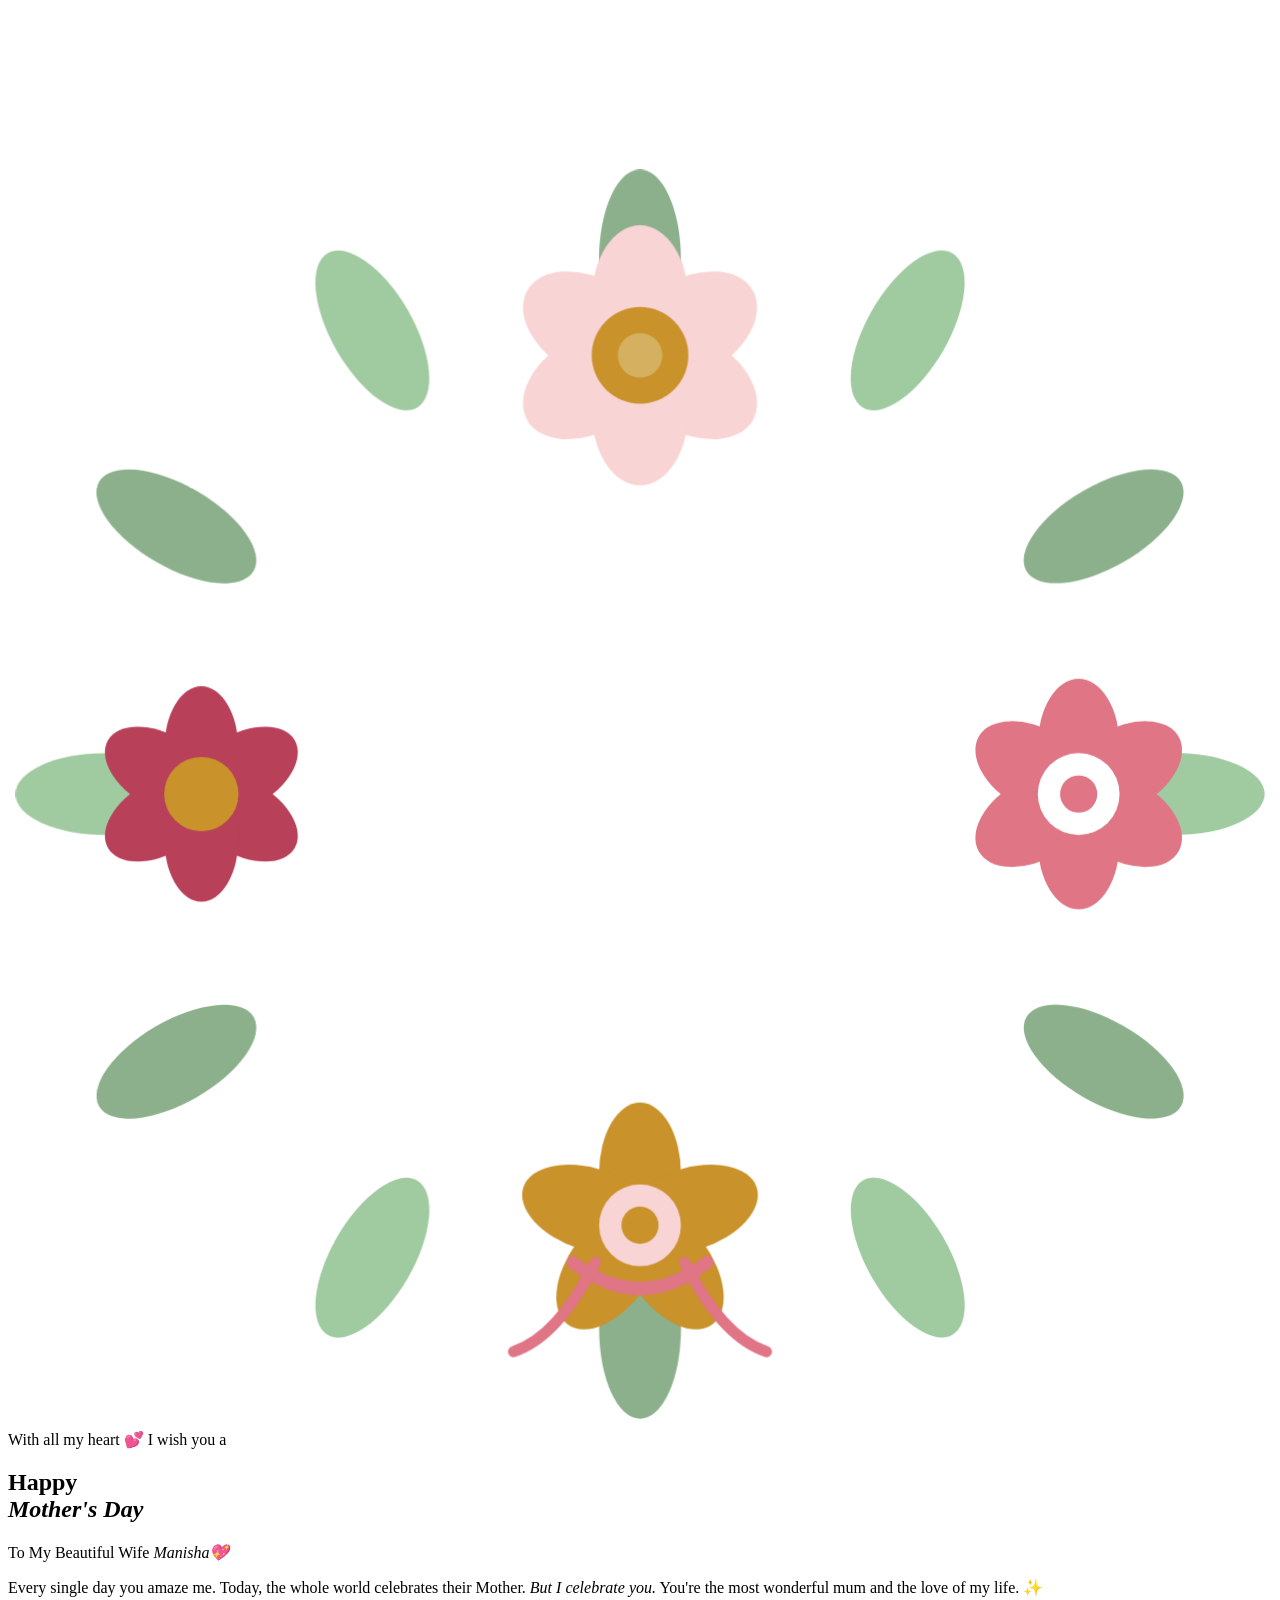
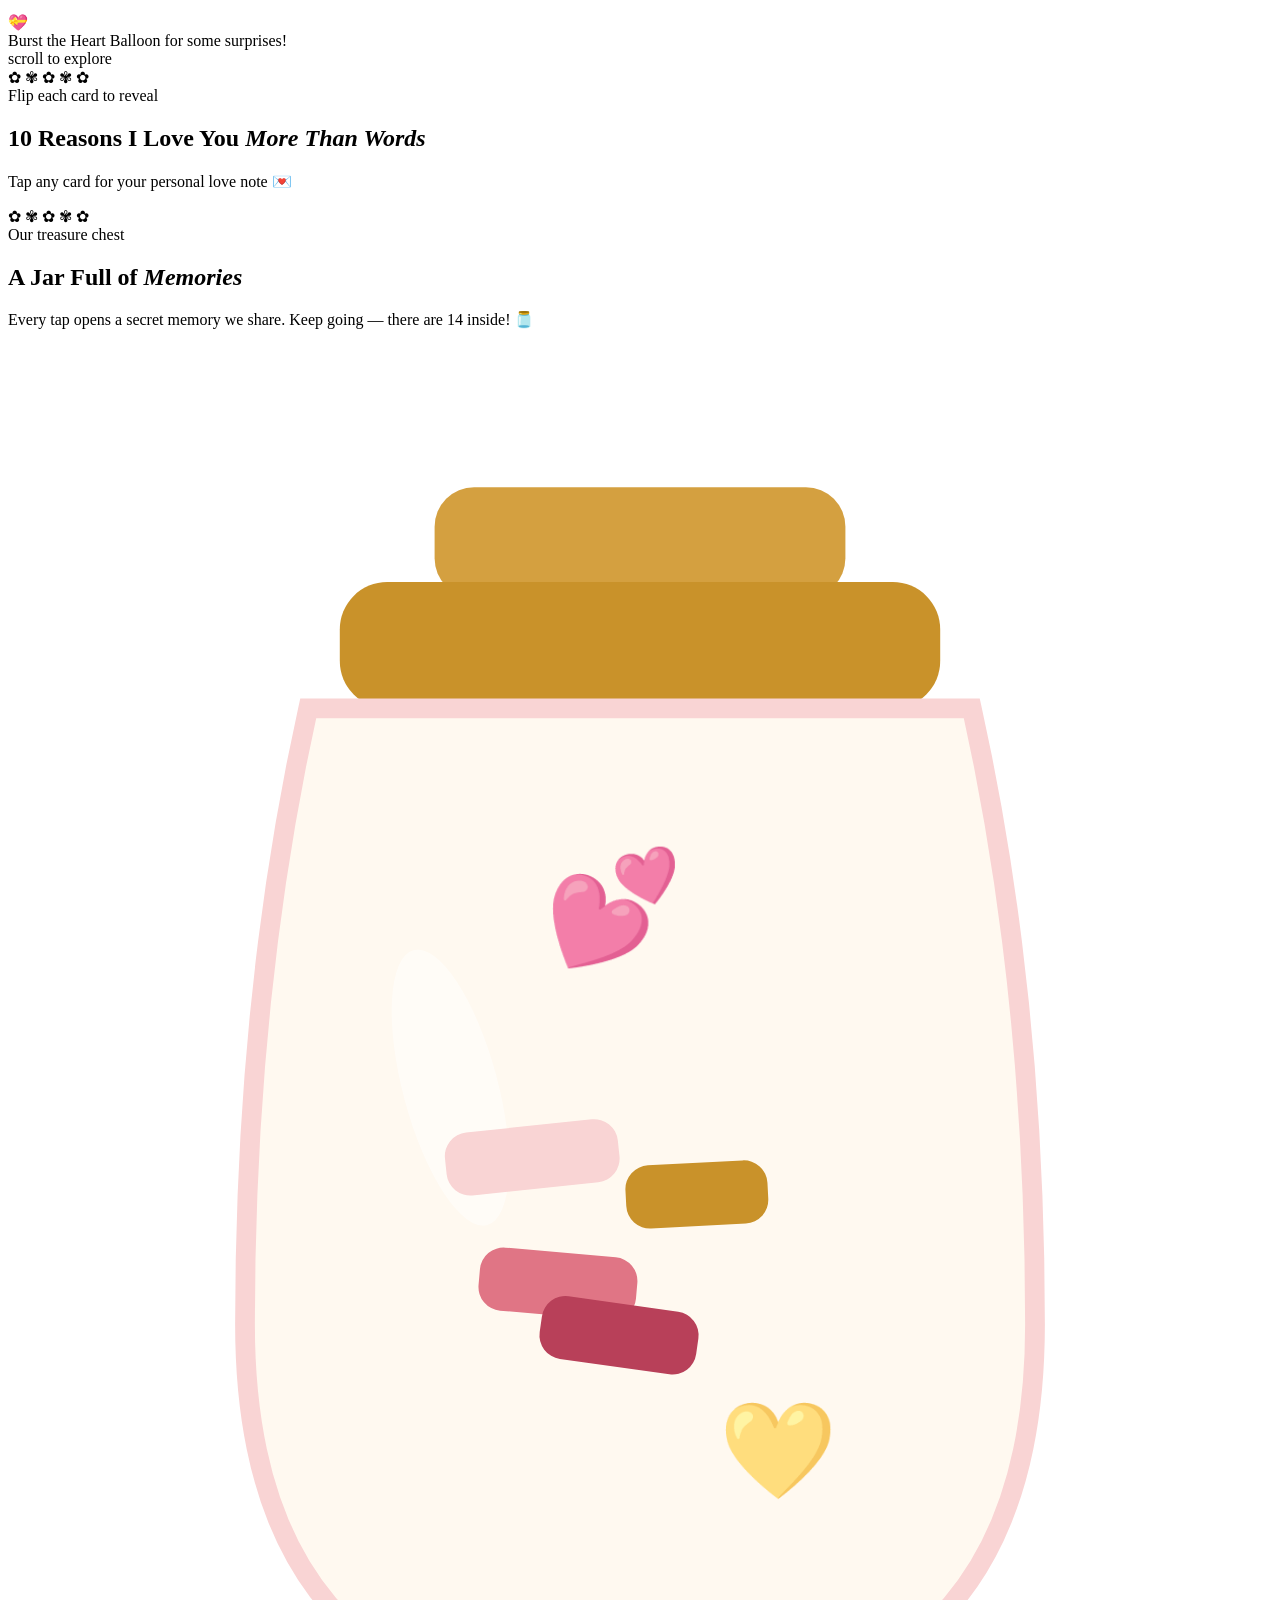
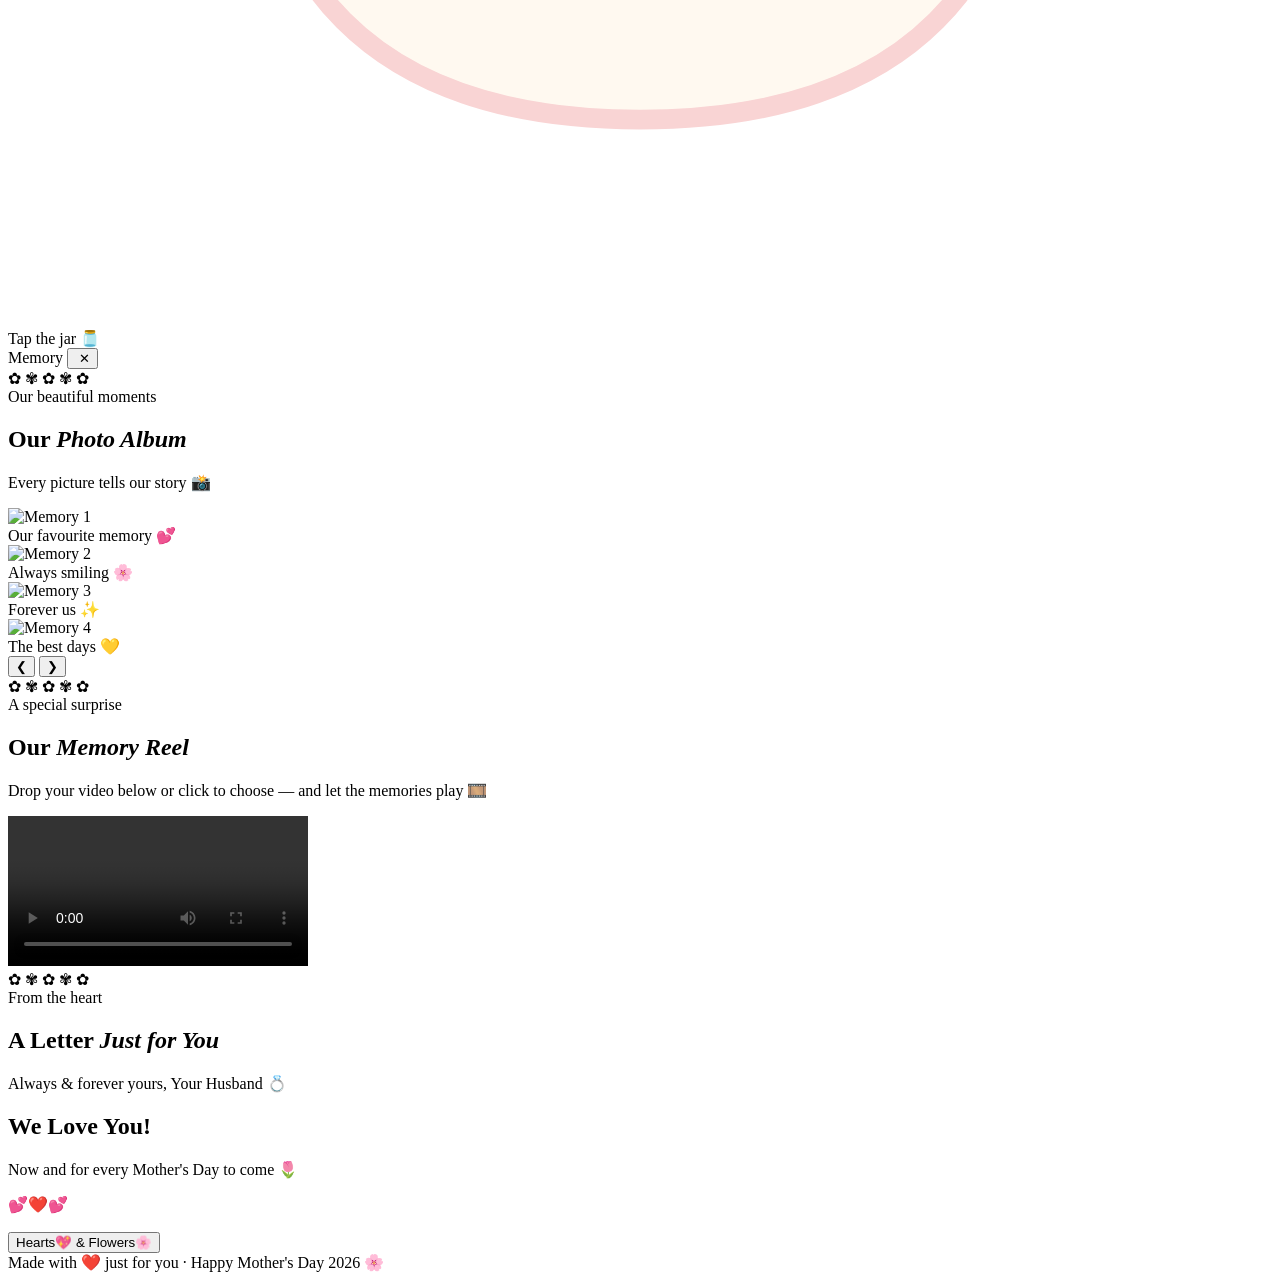
==== index.html @ d8d49f08 "Add files via upload" ====
<!DOCTYPE html>
<html lang="en">

<head>
  <meta charset="UTF-8" />
  <meta name="viewport" content="width=device-width, initial-scale=1.0" />
  <title>Happy Mother's Day 🌸</title>
  <link
    href="https://fonts.googleapis.com/css2?family=Playfair+Display:ital,wght@0,400;0,700;0,900;1,400;1,700&family=Crimson+Pro:ital,wght@0,300;0,400;0,600;1,300;1,400&display=swap"
    rel="stylesheet" />
  <link href="css/style.css" rel="stylesheet" />
  <script src="js/script.js" defer></script>
</head>

<body>

  <canvas id="petals"></canvas>

  <!-- ═══════ HERO ═══════ -->
  <section class="hero">
    <div class="bg-circle bc1"></div>
    <div class="bg-circle bc2"></div>

    <!-- Wreath SVG -->
    <svg class="wreath" viewBox="0 0 340 340" fill="none" xmlns="http://www.w3.org/2000/svg">
      <!-- ring of leaves -->
      <g opacity=".9">
        <ellipse cx="170" cy="26" rx="11" ry="24" fill="#7fa87f" transform="rotate(0 170 170)" />
        <ellipse cx="170" cy="26" rx="11" ry="24" fill="#96c496" transform="rotate(30 170 170)" />
        <ellipse cx="170" cy="26" rx="11" ry="24" fill="#7fa87f" transform="rotate(60 170 170)" />
        <ellipse cx="170" cy="26" rx="11" ry="24" fill="#96c496" transform="rotate(90 170 170)" />
        <ellipse cx="170" cy="26" rx="11" ry="24" fill="#7fa87f" transform="rotate(120 170 170)" />
        <ellipse cx="170" cy="26" rx="11" ry="24" fill="#96c496" transform="rotate(150 170 170)" />
        <ellipse cx="170" cy="26" rx="11" ry="24" fill="#7fa87f" transform="rotate(180 170 170)" />
        <ellipse cx="170" cy="26" rx="11" ry="24" fill="#96c496" transform="rotate(210 170 170)" />
        <ellipse cx="170" cy="26" rx="11" ry="24" fill="#7fa87f" transform="rotate(240 170 170)" />
        <ellipse cx="170" cy="26" rx="11" ry="24" fill="#96c496" transform="rotate(270 170 170)" />
        <ellipse cx="170" cy="26" rx="11" ry="24" fill="#7fa87f" transform="rotate(300 170 170)" />
        <ellipse cx="170" cy="26" rx="11" ry="24" fill="#96c496" transform="rotate(330 170 170)" />
      </g>
      <!-- top rose -->
      <g transform="translate(170,52)">
        <ellipse cx="0" cy="-15" rx="13" ry="20" fill="#f9d4d4" />
        <ellipse cx="0" cy="-15" rx="13" ry="20" fill="#f9d4d4" transform="rotate(60)" />
        <ellipse cx="0" cy="-15" rx="13" ry="20" fill="#f9d4d4" transform="rotate(120)" />
        <ellipse cx="0" cy="-15" rx="13" ry="20" fill="#f9d4d4" transform="rotate(180)" />
        <ellipse cx="0" cy="-15" rx="13" ry="20" fill="#f9d4d4" transform="rotate(240)" />
        <ellipse cx="0" cy="-15" rx="13" ry="20" fill="#f9d4d4" transform="rotate(300)" />
        <circle r="13" fill="#c9922a" />
        <circle r="6" fill="#d4b060" />
      </g>
      <!-- right rose -->
      <g transform="translate(288,170)">
        <ellipse cx="0" cy="-13" rx="11" ry="18" fill="#e07585" />
        <ellipse cx="0" cy="-13" rx="11" ry="18" fill="#e07585" transform="rotate(60)" />
        <ellipse cx="0" cy="-13" rx="11" ry="18" fill="#e07585" transform="rotate(120)" />
        <ellipse cx="0" cy="-13" rx="11" ry="18" fill="#e07585" transform="rotate(180)" />
        <ellipse cx="0" cy="-13" rx="11" ry="18" fill="#e07585" transform="rotate(240)" />
        <ellipse cx="0" cy="-13" rx="11" ry="18" fill="#e07585" transform="rotate(300)" />
        <circle r="11" fill="#fff" />
        <circle r="5" fill="#e07585" />
      </g>
      <!-- bottom gold flower -->
      <g transform="translate(170,286)">
        <ellipse cx="0" cy="-14" rx="11" ry="19" fill="#c9922a" />
        <ellipse cx="0" cy="-14" rx="11" ry="19" fill="#c9922a" transform="rotate(72)" />
        <ellipse cx="0" cy="-14" rx="11" ry="19" fill="#c9922a" transform="rotate(144)" />
        <ellipse cx="0" cy="-14" rx="11" ry="19" fill="#c9922a" transform="rotate(216)" />
        <ellipse cx="0" cy="-14" rx="11" ry="19" fill="#c9922a" transform="rotate(288)" />
        <circle r="11" fill="#f9d4d4" />
        <circle r="5" fill="#c9922a" />
      </g>
      <!-- left deep rose -->
      <g transform="translate(52,170)">
        <ellipse cx="0" cy="-12" rx="10" ry="17" fill="#b84059" />
        <ellipse cx="0" cy="-12" rx="10" ry="17" fill="#b84059" transform="rotate(60)" />
        <ellipse cx="0" cy="-12" rx="10" ry="17" fill="#b84059" transform="rotate(120)" />
        <ellipse cx="0" cy="-12" rx="10" ry="17" fill="#b84059" transform="rotate(180)" />
        <ellipse cx="0" cy="-12" rx="10" ry="17" fill="#b84059" transform="rotate(240)" />
        <ellipse cx="0" cy="-12" rx="10" ry="17" fill="#b84059" transform="rotate(300)" />
        <circle r="10" fill="#c9922a" />
      </g>
      <!-- ribbon -->
      <path d="M152 296 Q170 310 188 296" stroke="#e07585" stroke-width="3.5" fill="none" stroke-linecap="round" />
      <path d="M158 296 Q148 316 136 320" stroke="#e07585" stroke-width="3" fill="none" stroke-linecap="round" />
      <path d="M182 296 Q192 316 204 320" stroke="#e07585" stroke-width="3" fill="none" stroke-linecap="round" />
    </svg>

    <div class="hero-eyebrow">With all my heart 💕 I wish you a</div>
    <h1 class="hero-title">Happy<br /><em>Mother's Day</em></h1>
    <div class="hero-name">To My Beautiful Wife <em class="sec-title">Manisha💖</em></div>
    <p class="hero-sub">Every single day you amaze me. Today, the whole world celebrates their Mother. <em> But I
        celebrate you.</em> You're the most
      wonderful mum and the love of my life. ✨</p>
    <!-- <p class="hero-sub">Click on the below button for some hearts and flowers!</p> -->
    <div class="balloon-btn hero-sub" onclick="launchConfetti(this)">
      <div class="balloon">💝</div>
    </div>
    <div class="balloon-label hero-sub">Burst the Heart Balloon for some surprises!</div>

    <!-- <button class="hero-cta" onclick="launchConfetti(this)">💕🌸✨💛🌷💖🌺🩷</button> -->
    <div class="scroll-nudge">scroll to explore<div class="chevron"></div>
    </div>
  </section>

  <div class="petal-divider">✿ ✾ ✿ ✾ ✿</div>

  <!-- ═══════ FLIP CARDS ═══════ -->
  <section class="section reveal">
    <div class="sec-label">Flip each card to reveal</div>
    <h2 class="sec-title">10 Reasons I Love You <em>More Than Words</em></h2>
    <p class="sec-desc">Tap any card for your personal love note 💌</p>
    <div class="cards-grid" id="cards-grid"></div>
  </section>

  <div class="petal-divider">✿ ✾ ✿ ✾ ✿</div>

  <!-- ═══════ MEMORY JAR ═══════ -->
  <section class="section reveal jar-section">
    <div class="sec-label">Our treasure chest</div>
    <h2 class="sec-title">A Jar Full of <em>Memories</em></h2>
    <p class="sec-desc">Every tap opens a secret memory we share. Keep going — there are 14 inside! 🫙</p>
    <div class="jar-wrap">
      <svg class="jar-svg" id="jar" viewBox="0 0 160 200" xmlns="http://www.w3.org/2000/svg" onclick="openMemory()">
        <rect x="54" y="18" width="52" height="14" rx="5" fill="#d4a040" />
        <rect x="42" y="30" width="76" height="16" rx="6" fill="#c9922a" />
        <path d="M38 46 Q30 82 30 124 Q30 174 80 174 Q130 174 130 124 Q130 82 122 46Z" fill="#fff9f0" stroke="#f9d4d4"
          stroke-width="2.5" />
        <ellipse cx="56" cy="94" rx="6" ry="18" fill="rgba(255,255,255,.5)" transform="rotate(-15 56 94)" />
        <rect x="55" y="100" width="22" height="8" rx="3" fill="#f9d4d4" transform="rotate(-6 55 100)" />
        <rect x="60" y="114" width="20" height="8" rx="3" fill="#e07585" transform="rotate(5 60 114)" />
        <rect x="78" y="104" width="18" height="8" rx="3" fill="#c9922a" transform="rotate(-3 78 104)" />
        <rect x="68" y="120" width="20" height="8" rx="3" fill="#b84059" transform="rotate(8 68 120)" />
        <text x="68" y="76" font-size="14" opacity=".75">💕</text>
        <text x="90" y="144" font-size="12" opacity=".6">💛</text>
      </svg>
      <span class="jar-lbl">Tap the jar 🫙</span>
    </div>
  </section>

  <!-- Memory popup -->
  <div class="popup-overlay" id="popup" onclick="closePopup(event)">
    <div class="popup-card" id="back-img">
      <span class="p-num" id="p-num">Memory</span>
      <button class="popup-close" onclick="closePopup({force:true})">&nbsp;✕</button>
      <!-- <div class="p-emoji" id="p-emoji">💕</div>
      <p class="p-text" id="p-text">Loading…</p> -->
    </div>
  </div>

  <div class="petal-divider">✿ ✾ ✿ ✾ ✿</div>

  <!-- Add this HTML where you want the carousel -->
  <div class="carousel-section section reveal">
    <div class="sec-label">Our beautiful moments</div>
    <h2 class="sec-title">Our <em>Photo Album</em></h2>
    <p class="sec-desc">Every picture tells our story 📸</p>

    <div class="carousel">
      <div class="carousel-track" id="carousel-track">
        <div class="carousel-slide">
          <img src="photo1.jpg" alt="Memory 1" />
          <div class="slide-caption">Our favourite memory 💕</div>
        </div>
        <div class="carousel-slide">
          <img src="photo2.jpg" alt="Memory 2" />
          <div class="slide-caption">Always smiling 🌸</div>
        </div>
        <div class="carousel-slide">
          <img src="photo3.jpg" alt="Memory 3" />
          <div class="slide-caption">Forever us ✨</div>
        </div>
        <div class="carousel-slide">
          <img src="photo4.jpg" alt="Memory 4" />
          <div class="slide-caption">The best days 💛</div>
        </div>
      </div>

      <!-- Arrows -->
      <button class="car-btn car-prev" onclick="moveCarousel(-1)">&#10094;</button>
      <button class="car-btn car-next" onclick="moveCarousel(1)">&#10095;</button>

      <!-- Dots -->
      <div class="car-dots" id="car-dots"></div>
    </div>
  </div>

  <div class="petal-divider">✿ ✾ ✿ ✾ ✿</div>


  <!-- ═══════ VIDEO ═══════ -->
  <section class="section reveal">
    <div class="sec-label">A special surprise</div>
    <h2 class="sec-title">Our <em>Memory Reel</em></h2>
    <p class="sec-desc">Drop your video below or click to choose — and let the memories play 🎞️</p>

    <div class="video-shell has-video" id="video-shell" ondragover="onDragOver(event)" ondragleave="onDragLeave(event)"
      ondrop="onDrop(event)">
      <div class="video-player-wrap" id="vid-player">
        <video id="mem-video" controls src="files/memory.MOV"></video>
      </div>
    </div>
  </section>

  <div class="petal-divider">✿ ✾ ✿ ✾ ✿</div>

  <!-- ═══════ LETTER ═══════ -->
  <section class="section reveal">
    <div class="sec-label">From the heart</div>
    <h2 class="sec-title">A Letter <em>Just for You</em></h2>
    <div class="letter-box">
      <p class="letter-text" id="letter-text"></p>
      <div class="letter-sig">
        <span>Always &amp; forever yours,</span>
        Your Husband 💍
      </div>
    </div>
  </section>

  <!-- ═══════ FINALE ═══════ -->
  <div class="finale reveal">
    <h2 class="finale-title">We Love You!</h2>
    <p class="finale-sub">Now and for every Mother's Day to come 🌷</p>
    <div class="finale-hearts"><span>💕</span><span>❤️</span><span>💕</span></div>
    <br />
    <button class="big-btn" onclick="launchConfetti(this)">Hearts💖 &amp; Flowers🌸</button>
  </div>

  <footer>Made with ❤️ just for you · Happy Mother's Day 2026 🌸</footer>


</body>

</html>
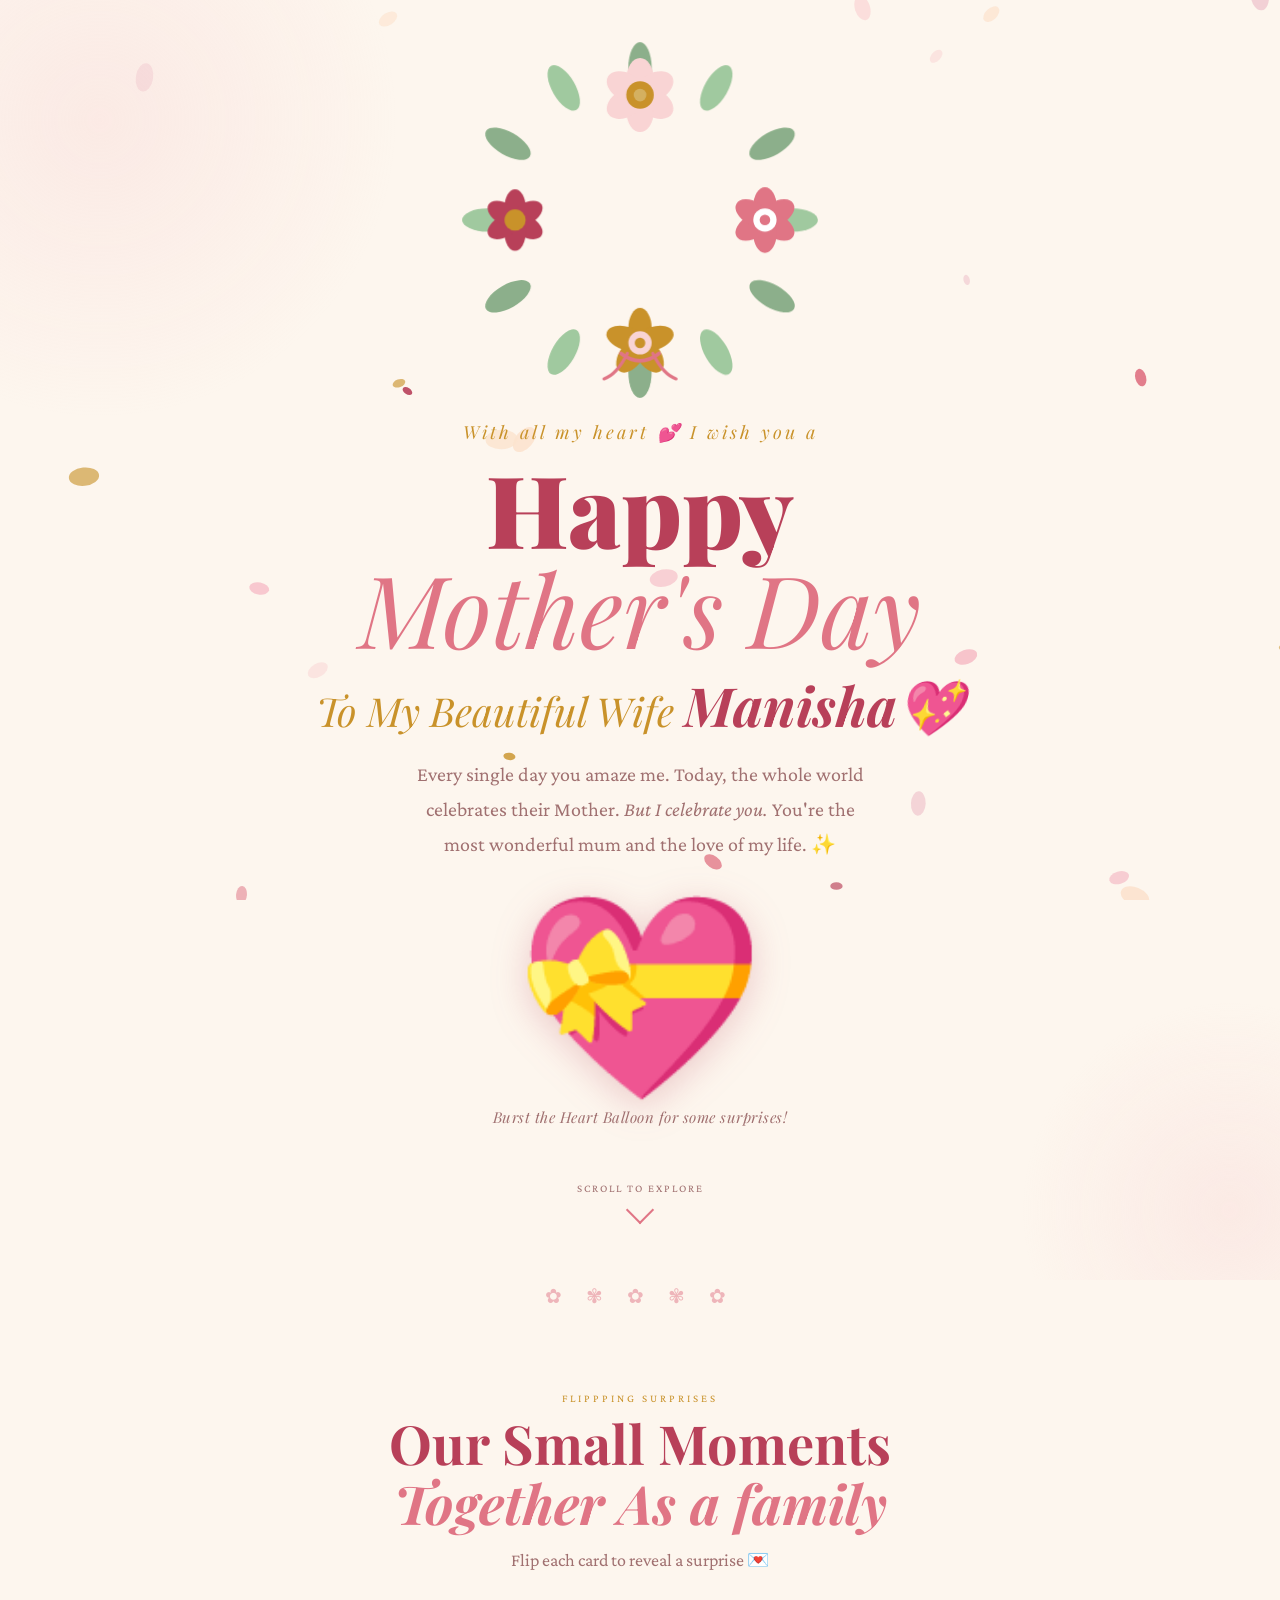
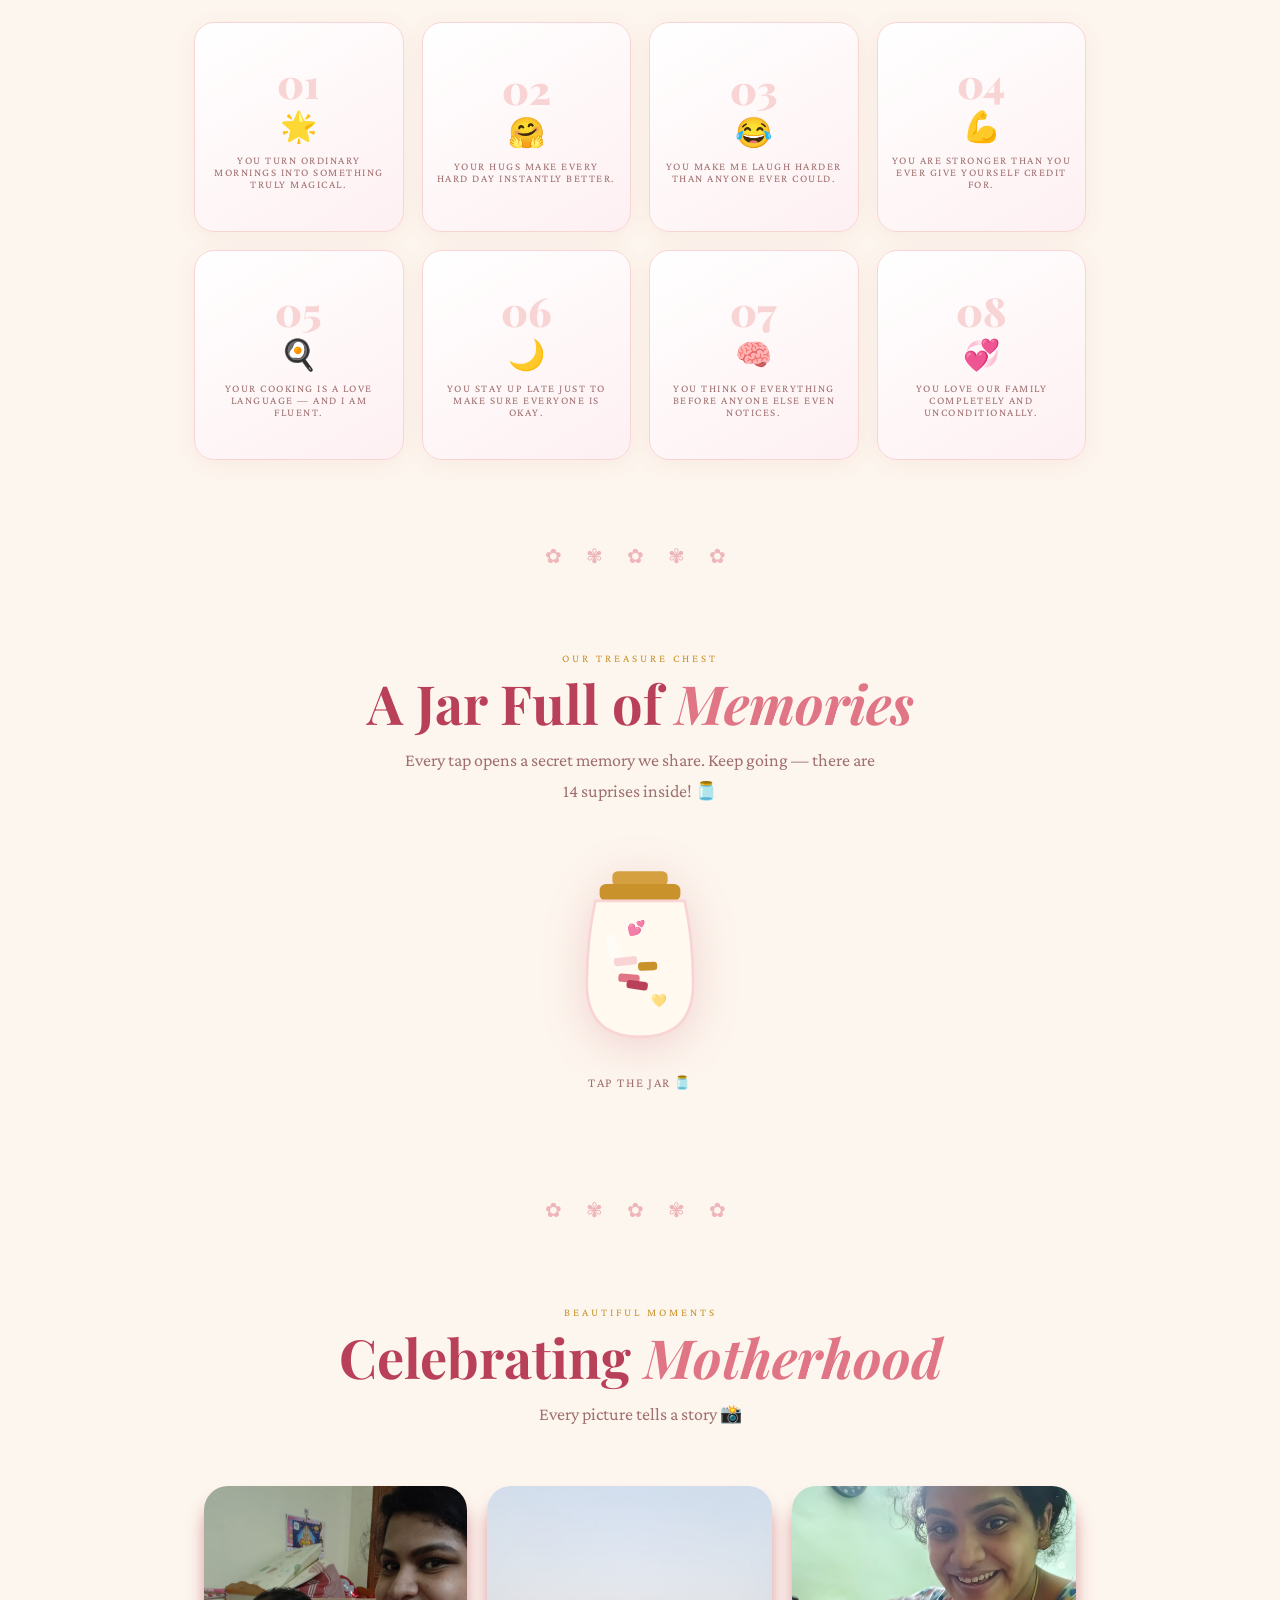
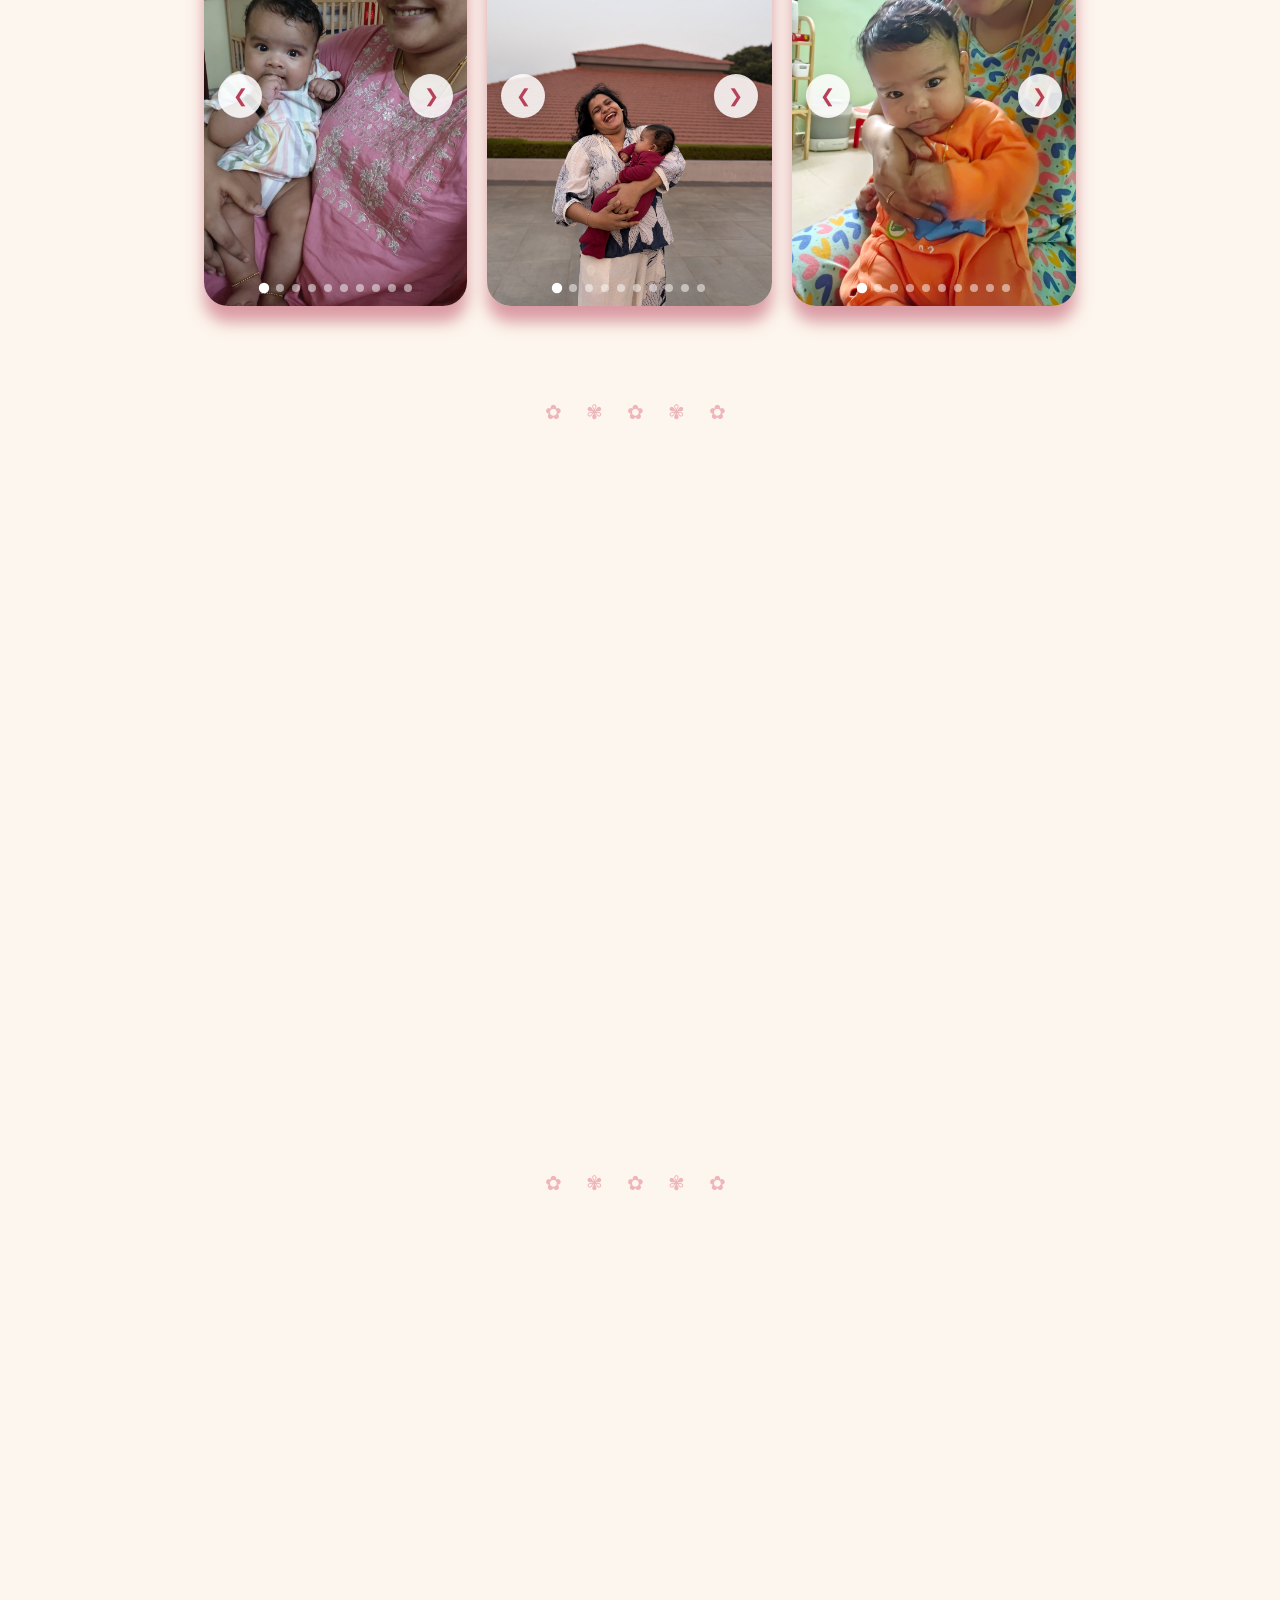
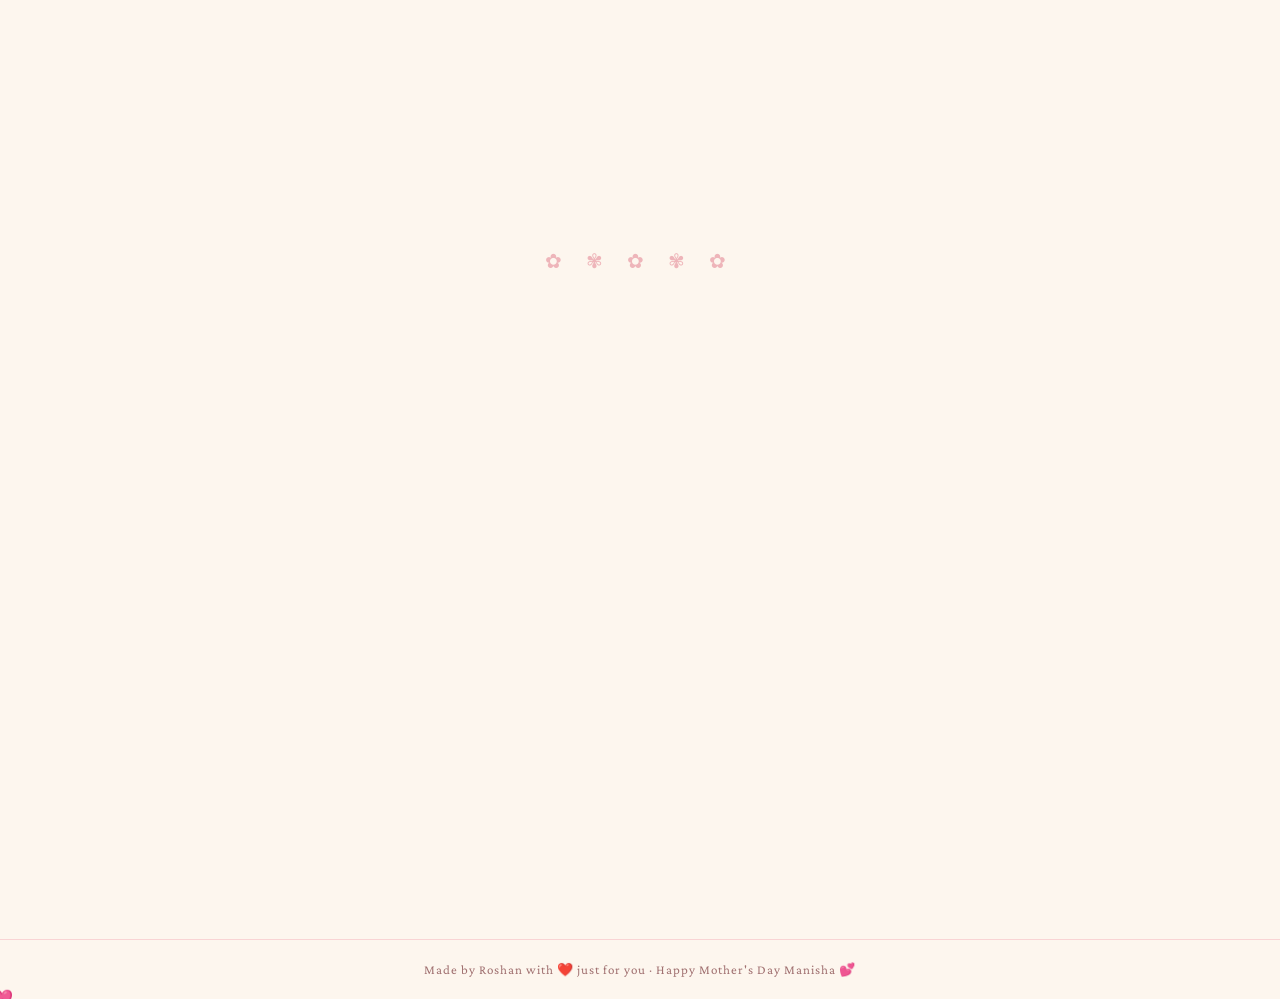
==== commit fb69018f: "Commit 2" ====
--- a/index.html
+++ b/index.html
@@ -107,9 +107,9 @@
 
   <!-- ═══════ FLIP CARDS ═══════ -->
   <section class="section reveal">
-    <div class="sec-label">Flip each card to reveal</div>
-    <h2 class="sec-title">10 Reasons I Love You <em>More Than Words</em></h2>
-    <p class="sec-desc">Tap any card for your personal love note 💌</p>
+    <div class="sec-label">Flippping Surprises</div>
+    <h2 class="sec-title">Our Small Moments <br /> <em>Together As a family</em></h2>
+    <p class="sec-desc">Flip each card to reveal a surprise 💌</p>
     <div class="cards-grid" id="cards-grid"></div>
   </section>
 
@@ -119,7 +119,7 @@
   <section class="section reveal jar-section">
     <div class="sec-label">Our treasure chest</div>
     <h2 class="sec-title">A Jar Full of <em>Memories</em></h2>
-    <p class="sec-desc">Every tap opens a secret memory we share. Keep going — there are 14 inside! 🫙</p>
+    <p class="sec-desc">Every tap opens a secret memory we share. Keep going — there are 14 suprises inside! 🫙</p>
     <div class="jar-wrap">
       <svg class="jar-svg" id="jar" viewBox="0 0 160 200" xmlns="http://www.w3.org/2000/svg" onclick="openMemory()">
         <rect x="54" y="18" width="52" height="14" rx="5" fill="#d4a040" />
@@ -150,49 +150,150 @@
 
   <div class="petal-divider">✿ ✾ ✿ ✾ ✿</div>
 
-  <!-- Add this HTML where you want the carousel -->
+  <!-- ═══════ Carousel ═══════ -->
   <div class="carousel-section section reveal">
-    <div class="sec-label">Our beautiful moments</div>
-    <h2 class="sec-title">Our <em>Photo Album</em></h2>
-    <p class="sec-desc">Every picture tells our story 📸</p>
-
-    <div class="carousel">
-      <div class="carousel-track" id="carousel-track">
-        <div class="carousel-slide">
-          <img src="photo1.jpg" alt="Memory 1" />
-          <div class="slide-caption">Our favourite memory 💕</div>
+    <div class="sec-label">Beautiful moments</div>
+    <h2 class="sec-title">Celebrating <em>Motherhood</em></h2>
+    <p class="sec-desc">Every picture tells a story 📸</p>
+
+    <div class="carousel-group">
+
+      <div class="carousel">
+        <div class="carousel-track" id="carousel-track1">
+          <div class="carousel-slide">
+            <img src="files/them/1 (1).jpg" alt="Memory 1" />
+          </div>
+          <div class="carousel-slide">
+            <img src="files/them/1 (2).jpg" alt="Memory 2" />
+          </div>
+          <div class="carousel-slide">
+            <img src="files/them/1 (3).jpg" alt="Memory 3" />
+          </div>
+          <div class="carousel-slide">
+            <img src="files/them/1 (4).jpg" alt="Memory 4" />
+          </div>
+          <div class="carousel-slide">
+            <img src="files/them/1 (5).jpg" alt="Memory 5" />
+          </div>
+          <div class="carousel-slide">
+            <img src="files/them/1 (6).jpg" alt="Memory 6" />
+          </div>
+          <div class="carousel-slide">
+            <img src="files/them/1 (7).jpg" alt="Memory 7" />
+          </div>
+          <div class="carousel-slide">
+            <img src="files/them/1 (8).jpg" alt="Memory 8" />
+          </div>
+          <div class="carousel-slide">
+            <img src="files/them/1 (9).jpg" alt="Memory 9" />
+          </div>
+          <div class="carousel-slide">
+            <img src="files/them/1 (10).jpg" alt="Memory 10" />
+          </div>
         </div>
-        <div class="carousel-slide">
-          <img src="photo2.jpg" alt="Memory 2" />
-          <div class="slide-caption">Always smiling 🌸</div>
+
+        <!-- Arrows -->
+        <button class="car-btn car-prev" onclick="moveCarousel1(-1)">&#10094;</button>
+        <button class="car-btn car-next" onclick="moveCarousel1(1)">&#10095;</button>
+
+        <!-- Dots -->
+        <div class="car-dots" id="car-dots1"></div>
+      </div>
+
+      <div class="carousel">
+        <div class="carousel-track" id="carousel-track2">
+          <div class="carousel-slide">
+            <img src="files/them/1 (11).jpg" alt="Memory 1" />
+          </div>
+          <div class="carousel-slide">
+            <img src="files/them/1 (12).jpg" alt="Memory 2" />
+          </div>
+          <div class="carousel-slide">
+            <img src="files/them/1 (13).jpg" alt="Memory 3" />
+          </div>
+          <div class="carousel-slide">
+            <img src="files/them/1 (14).jpg" alt="Memory 4" />
+          </div>
+          <div class="carousel-slide">
+            <img src="files/them/1 (15).jpg" alt="Memory 5" />
+          </div>
+          <div class="carousel-slide">
+            <img src="files/them/1 (16).jpg" alt="Memory 6" />
+          </div>
+          <div class="carousel-slide">
+            <img src="files/them/1 (17).jpg" alt="Memory 7" />
+          </div>
+          <div class="carousel-slide">
+            <img src="files/them/1 (18).jpg" alt="Memory 8" />
+          </div>
+          <div class="carousel-slide">
+            <img src="files/them/1 (19).jpg" alt="Memory 9" />
+          </div>
+          <div class="carousel-slide">
+            <img src="files/them/1 (20).jpg" alt="Memory 10" />
+          </div>
         </div>
-        <div class="carousel-slide">
-          <img src="photo3.jpg" alt="Memory 3" />
-          <div class="slide-caption">Forever us ✨</div>
+
+        <!-- Arrows -->
+        <button class="car-btn car-prev" onclick="moveCarousel2(-1)">&#10094;</button>
+        <button class="car-btn car-next" onclick="moveCarousel2(1)">&#10095;</button>
+
+        <!-- Dots -->
+        <div class="car-dots" id="car-dots2"></div>
+      </div>
+
+      <div class="carousel">
+        <div class="carousel-track" id="carousel-track3">
+          <div class="carousel-slide">
+            <img src="files/them/1 (21).jpg" alt="Memory 1" />
+          </div>
+          <div class="carousel-slide">
+            <img src="files/them/1 (22).jpg" alt="Memory 2" />
+          </div>
+          <div class="carousel-slide">
+            <img src="files/them/1 (23).jpg" alt="Memory 3" />
+          </div>
+          <div class="carousel-slide">
+            <img src="files/them/1 (24).jpg" alt="Memory 4" />
+          </div>
+          <div class="carousel-slide">
+            <img src="files/them/1 (25).jpg" alt="Memory 5" />
+          </div>
+          <div class="carousel-slide">
+            <img src="files/them/1 (26).jpg" alt="Memory 6" />
+          </div>
+          <div class="carousel-slide">
+            <img src="files/them/1 (27).jpg" alt="Memory 7" />
+          </div>
+          <div class="carousel-slide">
+            <img src="files/them/1 (28).jpg" alt="Memory 8" />
+          </div>
+          <div class="carousel-slide">
+            <img src="files/them/1 (29).jpg" alt="Memory 9" />
+          </div>
+          <div class="carousel-slide">
+            <img src="files/them/1 (30).jpg" alt="Memory 10" />
+          </div>
         </div>
-        <div class="carousel-slide">
-          <img src="photo4.jpg" alt="Memory 4" />
-          <div class="slide-caption">The best days 💛</div>
-        </div>
-      </div>
-
-      <!-- Arrows -->
-      <button class="car-btn car-prev" onclick="moveCarousel(-1)">&#10094;</button>
-      <button class="car-btn car-next" onclick="moveCarousel(1)">&#10095;</button>
-
-      <!-- Dots -->
-      <div class="car-dots" id="car-dots"></div>
-    </div>
+
+        <!-- Arrows -->
+        <button class="car-btn car-prev" onclick="moveCarousel3(-1)">&#10094;</button>
+        <button class="car-btn car-next" onclick="moveCarousel3(1)">&#10095;</button>
+
+        <!-- Dots -->
+        <div class="car-dots" id="car-dots3"></div>
+      </div>
+    </div>
+
   </div>
 
   <div class="petal-divider">✿ ✾ ✿ ✾ ✿</div>
-
 
   <!-- ═══════ VIDEO ═══════ -->
   <section class="section reveal">
     <div class="sec-label">A special surprise</div>
-    <h2 class="sec-title">Our <em>Memory Reel</em></h2>
-    <p class="sec-desc">Drop your video below or click to choose — and let the memories play 🎞️</p>
+    <h2 class="sec-title">Cutest Memories <em>Altogether</em></h2>
+    <p class="sec-desc">Special Moments playback 🎞️</p>
 
     <div class="video-shell has-video" id="video-shell" ondragover="onDragOver(event)" ondragleave="onDragLeave(event)"
       ondrop="onDrop(event)">
@@ -206,27 +307,31 @@
 
   <!-- ═══════ LETTER ═══════ -->
   <section class="section reveal">
-    <div class="sec-label">From the heart</div>
+    <div class="sec-label">From Our heart</div>
     <h2 class="sec-title">A Letter <em>Just for You</em></h2>
     <div class="letter-box">
       <p class="letter-text" id="letter-text"></p>
-      <div class="letter-sig">
+      <div class="letter-sig letter-text">
         <span>Always &amp; forever yours,</span>
-        Your Husband 💍
-      </div>
-    </div>
-  </section>
-
+        Roshan💍 &amp; Nila 💖
+      </div>
+    </div>
+  </section>
+
+  <div class="petal-divider">✿ ✾ ✿ ✾ ✿</div>
   <!-- ═══════ FINALE ═══════ -->
   <div class="finale reveal">
-    <h2 class="finale-title">We Love You!</h2>
-    <p class="finale-sub">Now and for every Mother's Day to come 🌷</p>
+    <div class="sec-label">From Roshan💍 &amp; Nila 💖</div>
+    <h2 class="finale-title">We Love You! 🌷</h2>
+    <p class="finale-sub">Click the below image for some more Hearts💖 &amp; Flowers🌸</p>
+    <button class="big-btn confetti-btn" onclick="launchConfetti(this)"></button>
     <div class="finale-hearts"><span>💕</span><span>❤️</span><span>💕</span></div>
-    <br />
-    <button class="big-btn" onclick="launchConfetti(this)">Hearts💖 &amp; Flowers🌸</button>
+
   </div>
 
-  <footer>Made with ❤️ just for you · Happy Mother's Day 2026 🌸</footer>
+
+
+  <footer>Made by Roshan with ❤️ just for you · Happy Mother's Day Manisha 💕</footer>
 
 
 </body>
--- a/css/style.css
+++ b/css/style.css
@@ -0,0 +1,1170 @@
+*,
+*::before,
+*::after {
+    box-sizing: border-box;
+    margin: 0;
+    padding: 0
+}
+
+:root {
+    --cream: #fdf6ee;
+    --blush: #f9d4d4;
+    --rose: #e07585;
+    --deep: #b84059;
+    --gold: #c9922a;
+    --sage: #7fa87f;
+    --text: #3a2020;
+    --muted: #a07070;
+}
+
+html {
+    scroll-behavior: smooth
+}
+
+body {
+    font-family: 'Crimson Pro', serif;
+    background: var(--cream);
+    color: var(--text);
+    overflow-x: hidden
+}
+
+::-webkit-scrollbar {
+    width: 6px
+}
+
+::-webkit-scrollbar-track {
+    background: var(--cream)
+}
+
+::-webkit-scrollbar-thumb {
+    background: var(--blush);
+    border-radius: 3px
+}
+
+/* CANVAS */
+#petals {
+    position: fixed;
+    inset: 0;
+    pointer-events: none;
+    z-index: 0
+}
+
+/* ── HERO ── */
+.hero {
+    position: relative;
+    min-height: 100vh;
+    display: flex;
+    flex-direction: column;
+    align-items: center;
+    justify-content: center;
+    text-align: center;
+    padding: 40px 24px 60px;
+    z-index: 1;
+    overflow: hidden;
+}
+
+.bg-circle {
+    position: absolute;
+    border-radius: 50%;
+    pointer-events: none;
+    background: radial-gradient(circle, var(--blush) 0%, transparent 70%);
+    opacity: .35;
+}
+
+.bc1 {
+    width: 600px;
+    height: 600px;
+    top: -180px;
+    left: -200px
+}
+
+.bc2 {
+    width: 420px;
+    height: 420px;
+    bottom: -140px;
+    right: -160px
+}
+
+.wreath {
+    width: clamp(220px, 40vw, 360px);
+    margin-bottom: 20px;
+    animation: float 5s ease-in-out infinite;
+    opacity: 0;
+    animation: float 5s ease-in-out infinite, fadeUp .9s ease .1s forwards;
+}
+
+@keyframes float {
+
+    0%,
+    100% {
+        transform: translateY(0) rotate(-1deg)
+    }
+
+    50% {
+        transform: translateY(-14px) rotate(1deg)
+    }
+}
+
+.hero-eyebrow {
+    font-family: 'Playfair Display', serif;
+    font-style: italic;
+    font-size: 18px;
+    color: var(--gold);
+    letter-spacing: 3px;
+    margin-bottom: 14px;
+    opacity: 0;
+    animation: fadeUp .9s ease .35s forwards;
+}
+
+.hero-title {
+    font-family: 'Playfair Display', serif;
+    font-size: clamp(50px, 10vw, 100px);
+    font-weight: 900;
+    line-height: 1;
+    color: var(--deep);
+    opacity: 0;
+    animation: fadeUp .9s ease .6s forwards;
+}
+
+.hero-title em {
+    display: block;
+    font-style: italic;
+    font-weight: 400;
+    color: var(--rose)
+}
+
+.hero-name {
+    margin-top: 18px;
+    font-family: 'Playfair Display', serif;
+    font-style: italic;
+    font-size: clamp(22px, 4vw, 40px);
+    color: var(--gold);
+    opacity: 0;
+    animation: fadeUp .9s ease .85s forwards;
+}
+
+.hero-sub {
+    margin-top: 20px;
+    max-width: 460px;
+    font-size: clamp(16px, 2.3vw, 20px);
+    color: var(--muted);
+    line-height: 1.75;
+    opacity: 0;
+    animation: fadeUp .9s ease 1.1s forwards;
+}
+
+.hero-cta {
+    margin-top: 36px;
+    padding: 15px 42px;
+    border-radius: 50px;
+    border: none;
+    background: linear-gradient(135deg, var(--rose), var(--deep));
+    color: #fff;
+    font-family: 'Playfair Display', serif;
+    font-size: 18px;
+    cursor: pointer;
+    box-shadow: 0 8px 30px rgba(184, 64, 89, .38);
+    transition: transform .2s, box-shadow .2s;
+    opacity: 0;
+    animation: fadeUp .9s ease 1.35s forwards;
+    position: relative;
+    overflow: hidden;
+}
+
+.hero-cta::before {
+    content: '';
+    position: absolute;
+    inset: 0;
+    background: rgba(255, 255, 255, .13);
+    opacity: 0;
+    transition: opacity .2s
+}
+
+.hero-cta:hover {
+    transform: translateY(-3px) scale(1.03);
+    box-shadow: 0 14px 40px rgba(184, 64, 89, .48)
+}
+
+.hero-cta:hover::before {
+    opacity: 1
+}
+
+.hero-cta:active {
+    transform: scale(.97)
+}
+
+.scroll-nudge {
+    margin-top: 52px;
+    display: flex;
+    flex-direction: column;
+    align-items: center;
+    gap: 6px;
+    font-size: 11px;
+    letter-spacing: 2px;
+    text-transform: uppercase;
+    color: var(--muted);
+    opacity: 0;
+    animation: fadeUp .9s ease 1.6s forwards;
+}
+
+.chevron {
+    width: 20px;
+    height: 20px;
+    border-right: 2px solid var(--rose);
+    border-bottom: 2px solid var(--rose);
+    transform: rotate(45deg);
+    animation: bob 1.5s ease-in-out infinite
+}
+
+@keyframes bob {
+
+    0%,
+    100% {
+        transform: rotate(45deg) translateY(0)
+    }
+
+    50% {
+        transform: rotate(45deg) translateY(7px)
+    }
+}
+
+/* ── BALLOON BUTTON ── */
+.balloon-btn {
+    display: inline-flex;
+    flex-direction: column;
+    align-items: center;
+    cursor: none;
+    user-select: none;
+    margin-top: 36px;
+    position: relative;
+}
+
+/* Needle cursor on hover */
+
+.balloon {
+    font-size: 200px;
+    line-height: 1;
+    animation: balloonFloat 2.8s ease-in-out infinite;
+    transition: transform 0.15s ease;
+    filter: drop-shadow(0 8px 18px rgba(184, 64, 89, 0.25));
+}
+
+.balloon-btn:hover .balloon {
+    animation: balloonWiggle 0.3s ease-in-out infinite;
+    filter: drop-shadow(0 10px 24px rgba(184, 64, 89, 0.4));
+}
+
+/* Pop on click */
+.balloon-btn:active .balloon {
+    transform: scale(0);
+    transition: transform 0.08s ease;
+}
+
+.balloon-label {
+    margin-top: 6px;
+    font-family: 'Playfair Display', serif;
+    font-style: italic;
+    font-size: 15px;
+    color: var(--muted);
+    letter-spacing: 0.5px;
+    transition: color 0.2s;
+}
+
+.balloon-btn:hover .balloon-label {
+    color: var(--rose);
+}
+
+@keyframes balloonFloat {
+
+    0%,
+    100% {
+        transform: translateY(0) rotate(-2deg);
+    }
+
+    50% {
+        transform: translateY(-12px) rotate(2deg);
+    }
+}
+
+@keyframes balloonWiggle {
+
+    0%,
+    100% {
+        transform: rotate(-6deg) scale(1.05);
+    }
+
+    50% {
+        transform: rotate(6deg) scale(1.08);
+    }
+}
+
+@keyframes stringSwing {
+
+    0%,
+    100% {
+        transform: rotate(-3deg);
+        transform-origin: top center;
+    }
+
+    50% {
+        transform: rotate(3deg);
+        transform-origin: top center;
+    }
+}
+
+/* ── SHARED SECTION ── */
+.section {
+    position: relative;
+    z-index: 1;
+    max-width: 940px;
+    margin: 0 auto;
+    padding: 80px 24px
+}
+
+.sec-label {
+    font-size: 11px;
+    letter-spacing: 3px;
+    text-transform: uppercase;
+    color: var(--gold);
+    text-align: center;
+    margin-bottom: 10px
+}
+
+.sec-title {
+    font-family: 'Playfair Display', serif;
+    font-size: clamp(30px, 5.5vw, 54px);
+    font-weight: 700;
+    color: var(--deep);
+    text-align: center;
+    line-height: 1.1;
+    margin-bottom: 12px
+}
+
+.sec-title em {
+    font-style: italic;
+    color: var(--rose)
+}
+
+.sec-desc {
+    text-align: center;
+    font-size: 18px;
+    color: var(--muted);
+    max-width: 480px;
+    margin: 0 auto 46px;
+    line-height: 1.7
+}
+
+.petal-divider {
+    text-align: center;
+    font-size: 20px;
+    letter-spacing: 10px;
+    color: var(--rose);
+    opacity: .5;
+    padding: 4px 0;
+    z-index: 1;
+    position: relative
+}
+
+/* ── FLIP CARDS ── */
+.cards-grid {
+    display: grid;
+    grid-template-columns: repeat(auto-fill, minmax(175px, 1fr));
+    gap: 18px
+}
+
+.flip-card {
+    height: 210px;
+    perspective: 900px;
+    cursor: pointer
+}
+
+.flip-inner {
+    width: 100%;
+    height: 100%;
+    position: relative;
+    transform-style: preserve-3d;
+    transition: transform .6s cubic-bezier(.4, .2, .2, 1)
+}
+
+.flip-card.flipped .flip-inner {
+    transform: rotateY(180deg)
+}
+
+.flip-front,
+.flip-back {
+    position: absolute;
+    inset: 0;
+    border-radius: 20px;
+    backface-visibility: hidden;
+    display: flex;
+    flex-direction: column;
+    align-items: center;
+    justify-content: center;
+    padding: 18px 14px;
+    text-align: center
+}
+
+.flip-front {
+    background: linear-gradient(150deg, #fff, #fef0f2);
+    border: 1.5px solid var(--blush);
+    box-shadow: 0 4px 22px rgba(184, 64, 89, .07)
+}
+
+.flip-front .f-num {
+    font-family: 'Playfair Display', serif;
+    font-size: 40px;
+    font-weight: 900;
+    color: var(--blush);
+    line-height: 1;
+    margin-bottom: 6px
+}
+
+.flip-front .f-emoji {
+    font-size: 30px
+}
+
+.flip-front .f-hint {
+    margin-top: 10px;
+    font-size: 11px;
+    letter-spacing: 1.5px;
+    text-transform: uppercase;
+    color: var(--muted)
+}
+
+.flip-back {
+    background: linear-gradient(145deg, var(--rose), var(--deep));
+    transform: rotateY(180deg)
+}
+
+.flip-back p {
+    color: #fff;
+    font-family: 'Playfair Display', serif;
+    font-style: italic;
+    font-size: clamp(14px, 1.8vw, 15px);
+    line-height: 1.5;
+}
+
+.flip-back {
+    transform: rotateY(180deg);
+    height: 100%;
+    background-position: top;
+    position: relative;
+    background-size: cover;
+    /* animation: bgPulse 6s ease-in-out infinite; */
+}
+
+.flip-card:nth-child(1) .flip-back {
+    background-image: url('../files/family/1.jpg');
+    background-position: center;
+}
+
+.flip-card:nth-child(2) .flip-back {
+    background-image: url('../files/family/2.jpg');
+    background-position: center;
+}
+
+.flip-card:nth-child(3) .flip-back {
+    background-image: url('../files/family/3.jpg');
+    background-position: bottom;
+}
+
+.flip-card:nth-child(4) .flip-back {
+    background-image: url('../files/family/4.jpg');
+}
+
+.flip-card:nth-child(5) .flip-back {
+    background-image: url('../files/family/5.jpg');
+}
+
+.flip-card:nth-child(6) .flip-back {
+    background-image: url('../files/family/6.jpg');
+}
+
+.flip-card:nth-child(7) .flip-back {
+    background-image: url('../files/family/7.jpg');
+}
+
+.flip-card:nth-child(8) .flip-back {
+    background-image: url('../files/family/8.jpg');
+}
+
+@keyframes bgPulse {
+
+    0%,
+    100% {
+        background-size: 110%;
+    }
+
+    50% {
+        background-size: 130%;
+    }
+}
+
+
+/* Dark overlay on top of image */
+.flip-back::before {
+    content: '';
+    position: absolute;
+    inset: 0;
+    background: rgba(184, 64, 89, 0.3);
+    /* rose tint over image */
+    border-radius: 20px;
+}
+
+/* Keep text above the overlay */
+.flip-back p {
+    position: relative;
+    z-index: 1;
+}
+
+
+
+/* ── MEMORY JAR ── */
+.jar-section {
+    text-align: center
+}
+
+.jar-wrap {
+    display: inline-flex;
+    flex-direction: column;
+    align-items: center;
+    gap: 10px;
+    margin-bottom: 24px
+}
+
+.jar-svg {
+    width: 170px;
+    cursor: pointer;
+    transition: transform .25s;
+    filter: drop-shadow(0 8px 22px rgba(184, 64, 89, .2))
+}
+
+.jar-svg:hover {
+    transform: scale(1.07) rotate(-2deg)
+}
+
+.jar-svg:active {
+    transform: scale(.96)
+}
+
+.jar-lbl {
+    font-size: 13px;
+    letter-spacing: 1.5px;
+    text-transform: uppercase;
+    color: var(--muted)
+}
+
+/* popup */
+.popup-overlay {
+    position: fixed;
+    inset: 0;
+    z-index: 300;
+    background: rgba(58, 32, 32, .5);
+    backdrop-filter: blur(7px);
+    display: flex;
+    align-items: center;
+    justify-content: center;
+    opacity: 0;
+    pointer-events: none;
+    transition: opacity .3s
+}
+
+.popup-overlay.show {
+    opacity: 1;
+    pointer-events: all
+}
+
+.popup-card {
+    background: linear-gradient(160deg, #fffdf8, #fff4ec);
+    border-radius: 24px;
+    padding: 42px 38px 34px;
+    max-width: 400px;
+    width: 90%;
+    height: 90%;
+    text-align: center;
+    box-shadow: 0 24px 80px rgba(184, 64, 89, .25);
+    border: 1.5px solid var(--blush);
+    position: relative;
+    transform: scale(.82) translateY(24px);
+    transition: transform .4s cubic-bezier(.3, 1.3, .4, 1);
+    background-size: cover;
+    background-position: center;
+}
+
+.popup-overlay.show .popup-card {
+    transform: scale(1) translateY(0)
+}
+
+.popup-card .p-num {
+    position: absolute;
+    top: 16px;
+    left: 20px;
+    letter-spacing: 1.5px;
+    text-transform: uppercase;
+    color: #fff;
+}
+
+.popup-card .p-emoji {
+    font-size: 54px;
+    margin-bottom: 14px
+}
+
+.popup-card .p-text {
+    font-family: 'Playfair Display', serif;
+    font-style: italic;
+    font-size: clamp(17px, 3vw, 21px);
+    line-height: 1.65;
+    color: var(--text)
+}
+
+.popup-close {
+    margin: 10px;
+    padding: 5px 10px;
+    border-radius: 50px;
+    position: absolute;
+    border: none;
+    top: 0;
+    right: 0;
+    background: var(--rose);
+    color: #fff;
+    font-family: 'Playfair Display', serif;
+    font-size: 16px;
+    cursor: pointer;
+    transition: background .2s, transform .2s;
+}
+
+.popup-close:hover {
+    background: var(--deep);
+    transform: scale(1.04)
+}
+
+/* ── VIDEO ── */
+.video-shell {
+    max-width: 720px;
+    margin: 0 auto;
+    border-radius: 26px;
+    overflow: hidden;
+    border: 2.5px dashed var(--blush);
+    background: #fff9f6;
+    box-shadow: 0 16px 64px rgba(184, 64, 89, .14);
+    transition: border-color .3s
+}
+
+.video-shell:hover,
+.video-shell.drag-over {
+    border-color: var(--rose)
+}
+
+.video-shell.has-video {
+    border-style: solid;
+    border-color: var(--rose)
+}
+
+.video-drop {
+    display: none;
+    aspect-ratio: 16/9;
+    flex-direction: column;
+    align-items: center;
+    justify-content: center;
+    gap: 10px;
+    padding: 28px;
+    text-align: center;
+    cursor: pointer
+}
+
+.video-drop .vd-icon {
+    font-size: 66px;
+    transition: transform .3s
+}
+
+.video-shell:hover .vd-icon {
+    transform: scale(1.1) rotate(-5deg)
+}
+
+.video-drop .vd-title {
+    font-family: 'Playfair Display', serif;
+    font-size: clamp(18px, 3vw, 26px);
+    color: var(--deep)
+}
+
+.video-drop .vd-sub {
+    font-size: 15px;
+    color: var(--muted);
+    max-width: 310px;
+    line-height: 1.55
+}
+
+.video-drop .vd-btn {
+    margin-top: 6px;
+    padding: 11px 32px;
+    border-radius: 50px;
+    border: 2px solid var(--rose);
+    background: transparent;
+    color: var(--rose);
+    font-family: 'Playfair Display', serif;
+    font-size: 16px;
+    cursor: pointer;
+    transition: all .2s
+}
+
+.video-drop .vd-btn:hover {
+    background: var(--rose);
+    color: #fff;
+    transform: scale(1.04)
+}
+
+#vid-input {
+    display: none
+}
+
+.video-player-wrap {
+    aspect-ratio: 16/9;
+    background: #000;
+    position: relative
+}
+
+.video-player-wrap video {
+    width: 100%;
+    height: 100%;
+    object-fit: contain
+}
+
+.change-vid-btn {
+    position: absolute;
+    bottom: 14px;
+    right: 14px;
+    padding: 7px 16px;
+    border-radius: 50px;
+    border: none;
+    background: rgba(255, 255, 255, .88);
+    font-family: 'Crimson Pro', serif;
+    font-size: 14px;
+    cursor: pointer;
+    color: var(--text);
+    transition: background .2s
+}
+
+.change-vid-btn:hover {
+    background: #fff
+}
+
+/* ── LETTER ── */
+.letter-box {
+    background: #fff;
+    border-radius: 26px;
+    padding: clamp(28px, 6vw, 60px);
+    box-shadow: 0 10px 56px rgba(184, 64, 89, .10);
+    border: 1.5px solid var(--blush);
+    position: relative;
+    overflow: hidden;
+    background-image: url('../files/Papa.jpg');
+}
+
+.letter-box::before {
+    content: ' ';
+    position: absolute;
+    top: 0;
+    left: 0;
+    font-size: 170px;
+    font-family: Georgia, serif;
+    color: var(--blush);
+    line-height: 1;
+    opacity: .5;
+    pointer-events: none;
+    display: block;
+    width: 100%;
+    height: 100%;
+    background-color: black;
+}
+
+.letter-text {
+    font-family: 'Playfair Display', serif;
+    font-style: italic;
+    font-size: clamp(18px, 2.6vw, 26px);
+    line-height: 1.85;
+    color: white;
+    position: relative;
+    z-index: 1;
+    min-height: 120px
+}
+
+.letter-sig {
+    margin-top: 30px;
+    text-align: right;
+    font-family: 'Playfair Display', serif;
+    font-size: clamp(17px, 2.3vw, 23px);
+    color: var(--rose)
+}
+
+.letter-sig span {
+    display: block;
+    font-size: 13px;
+    letter-spacing: 2px;
+    text-transform: uppercase;
+    color: white;
+    font-style: normal;
+    margin-bottom: 4px
+}
+
+/* ── FINALE ── */
+.finale {
+    position: relative;
+    z-index: 1;
+    text-align: center;
+    padding: 80px 24px 110px
+}
+
+.finale-title {
+    font-family: 'Playfair Display', serif;
+    font-size: clamp(36px, 7vw, 76px);
+    font-weight: 900;
+    color: var(--deep);
+    margin-bottom: 10px
+}
+
+.finale-sub {
+    font-size: clamp(17px, 2.5vw, 22px);
+    color: var(--muted);
+    margin-bottom: 40px
+}
+
+.finale-hearts {
+    display: flex;
+    align-items: center;
+    justify-content: center;
+    gap: 10px;
+    flex-wrap: wrap
+}
+
+.finale-hearts span {
+    font-size: clamp(28px, 5vw, 50px);
+    display: inline-block;
+    animation: hb 1.4s ease-in-out infinite
+}
+
+.finale-hearts span:nth-child(2) {
+    animation-delay: .2s;
+    font-size: clamp(38px, 7vw, 64px)
+}
+
+.finale-hearts span:nth-child(3) {
+    animation-delay: .4s
+}
+
+@keyframes hb {
+
+    0%,
+    100% {
+        transform: scale(1)
+    }
+
+    50% {
+        transform: scale(1.2)
+    }
+}
+
+.confetti-btn{
+    background-image: url('../files/AppaPapa.jpg');
+    width: 100%;
+    height: 160px;
+}
+
+.big-btn {
+    display: inline-block;
+    margin-top: 38px;
+    padding: 18px 52px;
+    border-radius: 60px;
+    border: none;
+    /* background: linear-gradient(135deg, var(--rose), var(--deep)); */
+    color: #fff;
+    font-family: 'Playfair Display', serif;
+    font-size: clamp(17px, 3vw, 23px);
+    cursor: pointer;
+    box-shadow: 0 10px 38px rgba(184, 64, 89, .42);
+    transition: transform .25s, box-shadow .25s;
+    position: relative;
+    overflow: hidden
+}
+
+.big-btn::before {
+    content: '';
+    position: absolute;
+    inset: 0;
+    background: radial-gradient(circle at 60% 40%, rgba(255, 255, 255, .22), transparent 70%)
+}
+
+.big-btn:hover {
+    transform: translateY(-4px) scale(1.04);
+    box-shadow: 0 18px 54px rgba(184, 64, 89, .52)
+}
+
+.big-btn:active {
+    transform: scale(.97)
+}
+
+footer {
+    position: relative;
+    z-index: 1;
+    text-align: center;
+    padding: 22px;
+    font-size: 13px;
+    color: var(--muted);
+    letter-spacing: 1px;
+    border-top: 1px solid var(--blush)
+}
+
+/* ── CONFETTI ── */
+.cpx {
+    position: fixed;
+    pointer-events: none;
+    z-index: 999;
+    animation: cfFall var(--dur, 2s) ease-out var(--del, 0s) forwards
+}
+
+/* @keyframes cfFall {
+    0% {
+        transform: translate(0, 0) rotate(0deg);
+        opacity: 1
+    }
+
+    100% {
+        transform: translate(var(--tx, 0px), 110vh) rotate(720deg);
+        opacity: 0
+    }
+} */
+/* 
+@keyframes cfFall {
+  0%   { transform: translate(0, 0) rotate(0deg); opacity: 1; }
+  50%  { opacity: 1; }
+  100% { transform: translate(var(--tx, 0px), 110vh) rotate(360deg); opacity: 0; }
+} */
+
+@keyframes cfFall {
+    0% {
+        transform: translate(0, 0) rotate(0deg);
+        opacity: 1;
+    }
+
+    20% {
+        transform: translate(calc(var(--tx) * 0.3), 20vh) rotate(90deg);
+        opacity: 1;
+    }
+
+    40% {
+        transform: translate(calc(var(--tx) * -0.2), 40vh) rotate(180deg);
+        opacity: 1;
+    }
+
+    60% {
+        transform: translate(calc(var(--tx) * 0.6), 60vh) rotate(270deg);
+        opacity: 1;
+    }
+
+    80% {
+        transform: translate(calc(var(--tx) * 0.2), 80vh) rotate(320deg);
+        opacity: 0.6;
+    }
+
+    100% {
+        transform: translate(var(--tx), 110vh) rotate(420deg);
+        opacity: 0;
+    }
+}
+
+/* Replace your existing @keyframes cfFall */
+@keyframes cfBurst {
+    0% {
+        transform: translate(0, 0) scale(1) rotate(0deg);
+        opacity: 1;
+    }
+
+    60% {
+        opacity: 1;
+    }
+
+    100% {
+        transform: translate(var(--tx), var(--ty)) scale(0.4) rotate(var(--rot));
+        opacity: 0;
+    }
+}
+
+/* ── UTIL ── */
+@keyframes fadeUp {
+    from {
+        opacity: 0;
+        transform: translateY(26px)
+    }
+
+    to {
+        opacity: 1;
+        transform: translateY(0)
+    }
+}
+
+.reveal {
+    opacity: 0;
+    transform: translateY(30px);
+    transition: opacity .8s ease, transform .8s ease
+}
+
+.reveal.visible {
+    opacity: 1;
+    transform: none
+}
+
+@media(max-width:560px) {
+    .cards-grid {
+        grid-template-columns: 1fr 1fr
+    }
+
+    .flip-card {
+        height: 180px
+    }
+}
+
+* {
+    cursor: none !important;
+}
+
+.cursor-heart {
+    position: fixed;
+    pointer-events: none;
+    z-index: 99999;
+    font-size: 22px;
+    transform: translate(-50%, -50%);
+    transition: transform 0.08s ease;
+    line-height: 1;
+}
+
+.trail-heart {
+    position: fixed;
+    pointer-events: none;
+    z-index: 99998;
+    font-size: 14px;
+    transform: translate(-50%, -50%);
+    animation: trailFade 0.7s ease-out forwards;
+    line-height: 1;
+}
+
+@keyframes trailFade {
+    0% {
+        opacity: 1;
+        transform: translate(-50%, -50%) scale(1);
+    }
+
+    100% {
+        opacity: 0;
+        transform: translate(-50%, -120%) scale(0.3);
+    }
+}
+
+
+/* Add to your style.css */
+.carousel {
+    position: relative;
+    max-width: 300px;
+    margin: 10px;
+    border-radius: 24px;
+    overflow: hidden;
+    box-shadow: 0 16px 16px rgba(184, 64, 89, 0.5);
+}
+
+.carousel-track {
+    display: flex;
+    transition: transform 0.5s cubic-bezier(0.4, 0, 0.2, 1);
+}
+
+.carousel-slide {
+    min-width: 100%;
+    position: relative;
+}
+
+.carousel-slide img {
+    width: 100%;
+    height: 420px;
+    object-fit: cover;
+    display: block;
+}
+
+.slide-caption {
+    position: absolute;
+    bottom: 0;
+    left: 0;
+    right: 0;
+    padding: 20px 24px;
+    background: linear-gradient(to top, rgba(58, 32, 32, .75), transparent);
+    color: #fff;
+    font-family: 'Playfair Display', serif;
+    font-style: italic;
+    font-size: 20px;
+    text-align: center;
+}
+
+.carousel-group {
+    display: flex;
+}
+
+/* Arrows */
+.car-btn {
+    position: absolute;
+    top: 50%;
+    transform: translateY(-50%);
+    background: rgba(255, 255, 255, .85);
+    border: none;
+    width: 44px;
+    height: 44px;
+    border-radius: 50%;
+    font-size: 18px;
+    cursor: pointer;
+    color: var(--deep);
+    box-shadow: 0 4px 16px rgba(0, 0, 0, .12);
+    transition: background .2s, transform .2s;
+    z-index: 10;
+}
+
+.car-btn:hover {
+    background: #fff;
+    transform: translateY(-50%) scale(1.1);
+}
+
+.car-prev {
+    left: 14px;
+}
+
+.car-next {
+    right: 14px;
+}
+
+/* Dots */
+.car-dots {
+    position: absolute;
+    bottom: 14px;
+    left: 50%;
+    transform: translateX(-50%);
+    display: flex;
+    gap: 8px;
+    z-index: 10;
+}
+
+.car-dot {
+    width: 8px;
+    height: 8px;
+    border-radius: 50%;
+    background: rgba(255, 255, 255, .5);
+    border: none;
+    cursor: pointer;
+    transition: background .3s, transform .3s;
+    padding: 0;
+}
+
+.car-dot.active {
+    background: #fff;
+    transform: scale(1.3);
+}
+
+@media (max-width: 560px) {
+
+    .carousel-group {
+        flex-direction: column;
+    }
+}
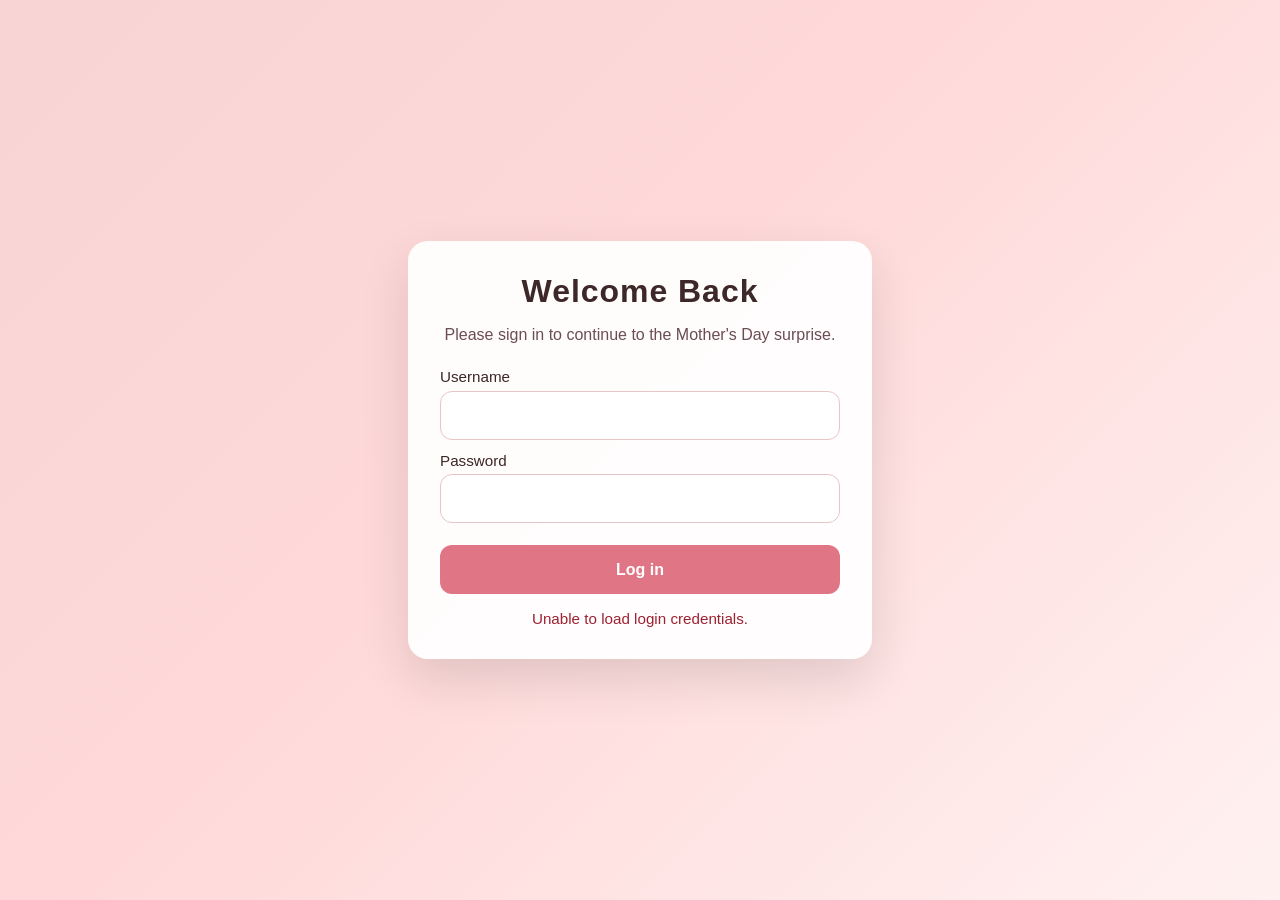
==== commit 360e0157: "Commit 4" ====
--- a/index.html
+++ b/index.html
@@ -1,339 +1,149 @@
-<!DOCTYPE html>
+﻿<!DOCTYPE html>
 <html lang="en">
-
 <head>
   <meta charset="UTF-8" />
   <meta name="viewport" content="width=device-width, initial-scale=1.0" />
   <title>Happy Mother's Day 🌸</title>
-  <link
-    href="https://fonts.googleapis.com/css2?family=Playfair+Display:ital,wght@0,400;0,700;0,900;1,400;1,700&family=Crimson+Pro:ital,wght@0,300;0,400;0,600;1,300;1,400&display=swap"
-    rel="stylesheet" />
-  <link href="css/style.css" rel="stylesheet" />
-  <script src="js/script.js" defer></script>
+  <style>
+    body {
+      margin: 0;
+      min-height: 100vh;
+      display: flex;
+      align-items: center;
+      justify-content: center;
+      background: linear-gradient(135deg, #f9d4d4 0%, #ffd9d9 45%, #fff1f1 100%);
+      font-family: Arial, Helvetica, sans-serif;
+      color: #3d2728;
+    }
+    .login-card {
+      width: min(400px, 90%);
+      padding: 2rem;
+      border-radius: 20px;
+      box-shadow: 0 20px 50px rgba(0, 0, 0, 0.12);
+      background: #ffffffee;
+      text-align: center;
+    }
+    .login-card h1 {
+      margin: 0 0 1rem;
+      font-size: 2rem;
+      letter-spacing: 0.03em;
+    }
+    .login-card p {
+      margin: 0 0 1.5rem;
+      color: #6b4d54;
+    }
+    .login-card label {
+      display: block;
+      text-align: left;
+      margin: 0.75rem 0 0.35rem;
+      font-size: 0.95rem;
+    }
+    .login-card input {
+      width: 100%;
+      padding: 0.9rem 1rem;
+      border: 1px solid #e6c6c6;
+      border-radius: 12px;
+      font-size: 1rem;
+      box-sizing: border-box;
+    }
+    .login-card button {
+      width: 100%;
+      margin-top: 1.4rem;
+      padding: 0.95rem 1rem;
+      border: none;
+      border-radius: 12px;
+      background: #e07585;
+      color: white;
+      font-size: 1rem;
+      font-weight: 600;
+      cursor: pointer;
+    }
+    .login-card button:hover {
+      background: #c95d6d;
+    }
+    .error {
+      margin-top: 1rem;
+      color: #9d2231;
+      font-size: 0.95rem;
+    }
+    .note {
+      margin-top: 1.25rem;
+      font-size: 0.9rem;
+      color: #8a646d;
+    }
+  </style>
 </head>
+<body>
+  <div class="login-card">
+    <h1>Welcome Back</h1>
+    <p>Please sign in to continue to the Mother's Day surprise.</p>
+    <form id="loginForm">
+      <label for="username">Username</label>
+      <input id="username" name="username" type="text" autocomplete="username" required />
+      <label for="password">Password</label>
+      <input id="password" name="password" type="password" autocomplete="current-password" required />
+      <button type="submit">Log in</button>
+      <div id="errorMessage" class="error" role="alert" aria-live="polite"></div>
+    </form>
+  </div>
+  <script src="pri/tia.js"></script>
+  <script>
+    const tokenKey = 'logintoken';
+    const sessionDurationMs = 10 * 60 * 1000; // 10 minutes
 
-<body>
+    let validUser = '';
+    let validPass = '';
+    let credentialsLoaded = false;
 
-  <canvas id="petals"></canvas>
+    function createRandomToken(length = 32) {
+      const chars = 'ABCDEFGHIJKLMNOPQRSTUVWXYZabcdefghijklmnopqrstuvwxyz0123456789';
+      return Array.from({ length }, () => chars[Math.floor(Math.random() * chars.length)]).join('');
+    }
 
-  <!-- ═══════ HERO ═══════ -->
-  <section class="hero">
-    <div class="bg-circle bc1"></div>
-    <div class="bg-circle bc2"></div>
+    const form = document.getElementById('loginForm');
+    const errorMessage = document.getElementById('errorMessage');
 
-    <!-- Wreath SVG -->
-    <svg class="wreath" viewBox="0 0 340 340" fill="none" xmlns="http://www.w3.org/2000/svg">
-      <!-- ring of leaves -->
-      <g opacity=".9">
-        <ellipse cx="170" cy="26" rx="11" ry="24" fill="#7fa87f" transform="rotate(0 170 170)" />
-        <ellipse cx="170" cy="26" rx="11" ry="24" fill="#96c496" transform="rotate(30 170 170)" />
-        <ellipse cx="170" cy="26" rx="11" ry="24" fill="#7fa87f" transform="rotate(60 170 170)" />
-        <ellipse cx="170" cy="26" rx="11" ry="24" fill="#96c496" transform="rotate(90 170 170)" />
-        <ellipse cx="170" cy="26" rx="11" ry="24" fill="#7fa87f" transform="rotate(120 170 170)" />
-        <ellipse cx="170" cy="26" rx="11" ry="24" fill="#96c496" transform="rotate(150 170 170)" />
-        <ellipse cx="170" cy="26" rx="11" ry="24" fill="#7fa87f" transform="rotate(180 170 170)" />
-        <ellipse cx="170" cy="26" rx="11" ry="24" fill="#96c496" transform="rotate(210 170 170)" />
-        <ellipse cx="170" cy="26" rx="11" ry="24" fill="#7fa87f" transform="rotate(240 170 170)" />
-        <ellipse cx="170" cy="26" rx="11" ry="24" fill="#96c496" transform="rotate(270 170 170)" />
-        <ellipse cx="170" cy="26" rx="11" ry="24" fill="#7fa87f" transform="rotate(300 170 170)" />
-        <ellipse cx="170" cy="26" rx="11" ry="24" fill="#96c496" transform="rotate(330 170 170)" />
-      </g>
-      <!-- top rose -->
-      <g transform="translate(170,52)">
-        <ellipse cx="0" cy="-15" rx="13" ry="20" fill="#f9d4d4" />
-        <ellipse cx="0" cy="-15" rx="13" ry="20" fill="#f9d4d4" transform="rotate(60)" />
-        <ellipse cx="0" cy="-15" rx="13" ry="20" fill="#f9d4d4" transform="rotate(120)" />
-        <ellipse cx="0" cy="-15" rx="13" ry="20" fill="#f9d4d4" transform="rotate(180)" />
-        <ellipse cx="0" cy="-15" rx="13" ry="20" fill="#f9d4d4" transform="rotate(240)" />
-        <ellipse cx="0" cy="-15" rx="13" ry="20" fill="#f9d4d4" transform="rotate(300)" />
-        <circle r="13" fill="#c9922a" />
-        <circle r="6" fill="#d4b060" />
-      </g>
-      <!-- right rose -->
-      <g transform="translate(288,170)">
-        <ellipse cx="0" cy="-13" rx="11" ry="18" fill="#e07585" />
-        <ellipse cx="0" cy="-13" rx="11" ry="18" fill="#e07585" transform="rotate(60)" />
-        <ellipse cx="0" cy="-13" rx="11" ry="18" fill="#e07585" transform="rotate(120)" />
-        <ellipse cx="0" cy="-13" rx="11" ry="18" fill="#e07585" transform="rotate(180)" />
-        <ellipse cx="0" cy="-13" rx="11" ry="18" fill="#e07585" transform="rotate(240)" />
-        <ellipse cx="0" cy="-13" rx="11" ry="18" fill="#e07585" transform="rotate(300)" />
-        <circle r="11" fill="#fff" />
-        <circle r="5" fill="#e07585" />
-      </g>
-      <!-- bottom gold flower -->
-      <g transform="translate(170,286)">
-        <ellipse cx="0" cy="-14" rx="11" ry="19" fill="#c9922a" />
-        <ellipse cx="0" cy="-14" rx="11" ry="19" fill="#c9922a" transform="rotate(72)" />
-        <ellipse cx="0" cy="-14" rx="11" ry="19" fill="#c9922a" transform="rotate(144)" />
-        <ellipse cx="0" cy="-14" rx="11" ry="19" fill="#c9922a" transform="rotate(216)" />
-        <ellipse cx="0" cy="-14" rx="11" ry="19" fill="#c9922a" transform="rotate(288)" />
-        <circle r="11" fill="#f9d4d4" />
-        <circle r="5" fill="#c9922a" />
-      </g>
-      <!-- left deep rose -->
-      <g transform="translate(52,170)">
-        <ellipse cx="0" cy="-12" rx="10" ry="17" fill="#b84059" />
-        <ellipse cx="0" cy="-12" rx="10" ry="17" fill="#b84059" transform="rotate(60)" />
-        <ellipse cx="0" cy="-12" rx="10" ry="17" fill="#b84059" transform="rotate(120)" />
-        <ellipse cx="0" cy="-12" rx="10" ry="17" fill="#b84059" transform="rotate(180)" />
-        <ellipse cx="0" cy="-12" rx="10" ry="17" fill="#b84059" transform="rotate(240)" />
-        <ellipse cx="0" cy="-12" rx="10" ry="17" fill="#b84059" transform="rotate(300)" />
-        <circle r="10" fill="#c9922a" />
-      </g>
-      <!-- ribbon -->
-      <path d="M152 296 Q170 310 188 296" stroke="#e07585" stroke-width="3.5" fill="none" stroke-linecap="round" />
-      <path d="M158 296 Q148 316 136 320" stroke="#e07585" stroke-width="3" fill="none" stroke-linecap="round" />
-      <path d="M182 296 Q192 316 204 320" stroke="#e07585" stroke-width="3" fill="none" stroke-linecap="round" />
-    </svg>
+    function loadCredentials() {
+      if (!window.credentials) {
+        errorMessage.textContent = 'Unable to load login credentials.';
+        return;
+      }
 
-    <div class="hero-eyebrow">With all my heart 💕 I wish you a</div>
-    <h1 class="hero-title">Happy<br /><em>Mother's Day</em></h1>
-    <div class="hero-name">To My Beautiful Wife <em class="sec-title">Manisha💖</em></div>
-    <p class="hero-sub">Every single day you amaze me. Today, the whole world celebrates their Mother. <em> But I
-        celebrate you.</em> You're the most
-      wonderful mum and the love of my life. ✨</p>
-    <!-- <p class="hero-sub">Click on the below button for some hearts and flowers!</p> -->
-    <div class="balloon-btn hero-sub" onclick="launchConfetti(this)">
-      <div class="balloon">💝</div>
-    </div>
-    <div class="balloon-label hero-sub">Burst the Heart Balloon for some surprises!</div>
+      validUser = window.credentials.username ? atob(window.credentials.username) : '';
+      validPass = window.credentials.password ? atob(window.credentials.password) : '';
+      credentialsLoaded = Boolean(validUser && validPass);
 
-    <!-- <button class="hero-cta" onclick="launchConfetti(this)">💕🌸✨💛🌷💖🌺🩷</button> -->
-    <div class="scroll-nudge">scroll to explore<div class="chevron"></div>
-    </div>
-  </section>
+      if (!credentialsLoaded) {
+        errorMessage.textContent = 'Login configuration is invalid.';
+      }
+    }
 
-  <div class="petal-divider">✿ ✾ ✿ ✾ ✿</div>
+    form.addEventListener('submit', function (event) {
+      event.preventDefault();
 
-  <!-- ═══════ FLIP CARDS ═══════ -->
-  <section class="section reveal">
-    <div class="sec-label">Flippping Surprises</div>
-    <h2 class="sec-title">Our Small Moments <br /> <em>Together As a family</em></h2>
-    <p class="sec-desc">Flip each card to reveal a surprise 💌</p>
-    <div class="cards-grid" id="cards-grid"></div>
-  </section>
+      if (!credentialsLoaded) {
+        errorMessage.textContent = 'Login is not ready yet. Please wait and try again.';
+        return;
+      }
 
-  <div class="petal-divider">✿ ✾ ✿ ✾ ✿</div>
+      const username = document.getElementById('username').value.trim();
+      const password = document.getElementById('password').value;
 
-  <!-- ═══════ MEMORY JAR ═══════ -->
-  <section class="section reveal jar-section">
-    <div class="sec-label">Our treasure chest</div>
-    <h2 class="sec-title">A Jar Full of <em>Memories</em></h2>
-    <p class="sec-desc">Every tap opens a secret memory we share. Keep going — there are 14 suprises inside! 🫙</p>
-    <div class="jar-wrap">
-      <svg class="jar-svg" id="jar" viewBox="0 0 160 200" xmlns="http://www.w3.org/2000/svg" onclick="openMemory()">
-        <rect x="54" y="18" width="52" height="14" rx="5" fill="#d4a040" />
-        <rect x="42" y="30" width="76" height="16" rx="6" fill="#c9922a" />
-        <path d="M38 46 Q30 82 30 124 Q30 174 80 174 Q130 174 130 124 Q130 82 122 46Z" fill="#fff9f0" stroke="#f9d4d4"
-          stroke-width="2.5" />
-        <ellipse cx="56" cy="94" rx="6" ry="18" fill="rgba(255,255,255,.5)" transform="rotate(-15 56 94)" />
-        <rect x="55" y="100" width="22" height="8" rx="3" fill="#f9d4d4" transform="rotate(-6 55 100)" />
-        <rect x="60" y="114" width="20" height="8" rx="3" fill="#e07585" transform="rotate(5 60 114)" />
-        <rect x="78" y="104" width="18" height="8" rx="3" fill="#c9922a" transform="rotate(-3 78 104)" />
-        <rect x="68" y="120" width="20" height="8" rx="3" fill="#b84059" transform="rotate(8 68 120)" />
-        <text x="68" y="76" font-size="14" opacity=".75">💕</text>
-        <text x="90" y="144" font-size="12" opacity=".6">💛</text>
-      </svg>
-      <span class="jar-lbl">Tap the jar 🫙</span>
-    </div>
-  </section>
+      if (username === validUser && password === validPass) {
+        const authPayload = {
+          token: createRandomToken(32),
+          expiresAt: Date.now() + sessionDurationMs
+        };
 
-  <!-- Memory popup -->
-  <div class="popup-overlay" id="popup" onclick="closePopup(event)">
-    <div class="popup-card" id="back-img">
-      <span class="p-num" id="p-num">Memory</span>
-      <button class="popup-close" onclick="closePopup({force:true})">&nbsp;✕</button>
-      <!-- <div class="p-emoji" id="p-emoji">💕</div>
-      <p class="p-text" id="p-text">Loading…</p> -->
-    </div>
-  </div>
+        sessionStorage.setItem(tokenKey, JSON.stringify(authPayload));
+        window.location.href = 'home.html';
+        return;
+      }
 
-  <div class="petal-divider">✿ ✾ ✿ ✾ ✿</div>
+      errorMessage.textContent = 'Invalid username or password. Please try again.';
+    });
 
-  <!-- ═══════ Carousel ═══════ -->
-  <div class="carousel-section section reveal">
-    <div class="sec-label">Beautiful moments</div>
-    <h2 class="sec-title">Celebrating <em>Motherhood</em></h2>
-    <p class="sec-desc">Every picture tells a story 📸</p>
-
-    <div class="carousel-group">
-
-      <div class="carousel">
-        <div class="carousel-track" id="carousel-track1">
-          <div class="carousel-slide">
-            <img src="files/them/1 (1).jpg" alt="Memory 1" />
-          </div>
-          <div class="carousel-slide">
-            <img src="files/them/1 (2).jpg" alt="Memory 2" />
-          </div>
-          <div class="carousel-slide">
-            <img src="files/them/1 (3).jpg" alt="Memory 3" />
-          </div>
-          <div class="carousel-slide">
-            <img src="files/them/1 (4).jpg" alt="Memory 4" />
-          </div>
-          <div class="carousel-slide">
-            <img src="files/them/1 (5).jpg" alt="Memory 5" />
-          </div>
-          <div class="carousel-slide">
-            <img src="files/them/1 (6).jpg" alt="Memory 6" />
-          </div>
-          <div class="carousel-slide">
-            <img src="files/them/1 (7).jpg" alt="Memory 7" />
-          </div>
-          <div class="carousel-slide">
-            <img src="files/them/1 (8).jpg" alt="Memory 8" />
-          </div>
-          <div class="carousel-slide">
-            <img src="files/them/1 (9).jpg" alt="Memory 9" />
-          </div>
-          <div class="carousel-slide">
-            <img src="files/them/1 (10).jpg" alt="Memory 10" />
-          </div>
-        </div>
-
-        <!-- Arrows -->
-        <button class="car-btn car-prev" onclick="moveCarousel1(-1)">&#10094;</button>
-        <button class="car-btn car-next" onclick="moveCarousel1(1)">&#10095;</button>
-
-        <!-- Dots -->
-        <div class="car-dots" id="car-dots1"></div>
-      </div>
-
-      <div class="carousel">
-        <div class="carousel-track" id="carousel-track2">
-          <div class="carousel-slide">
-            <img src="files/them/1 (11).jpg" alt="Memory 1" />
-          </div>
-          <div class="carousel-slide">
-            <img src="files/them/1 (12).jpg" alt="Memory 2" />
-          </div>
-          <div class="carousel-slide">
-            <img src="files/them/1 (13).jpg" alt="Memory 3" />
-          </div>
-          <div class="carousel-slide">
-            <img src="files/them/1 (14).jpg" alt="Memory 4" />
-          </div>
-          <div class="carousel-slide">
-            <img src="files/them/1 (15).jpg" alt="Memory 5" />
-          </div>
-          <div class="carousel-slide">
-            <img src="files/them/1 (16).jpg" alt="Memory 6" />
-          </div>
-          <div class="carousel-slide">
-            <img src="files/them/1 (17).jpg" alt="Memory 7" />
-          </div>
-          <div class="carousel-slide">
-            <img src="files/them/1 (18).jpg" alt="Memory 8" />
-          </div>
-          <div class="carousel-slide">
-            <img src="files/them/1 (19).jpg" alt="Memory 9" />
-          </div>
-          <div class="carousel-slide">
-            <img src="files/them/1 (20).jpg" alt="Memory 10" />
-          </div>
-        </div>
-
-        <!-- Arrows -->
-        <button class="car-btn car-prev" onclick="moveCarousel2(-1)">&#10094;</button>
-        <button class="car-btn car-next" onclick="moveCarousel2(1)">&#10095;</button>
-
-        <!-- Dots -->
-        <div class="car-dots" id="car-dots2"></div>
-      </div>
-
-      <div class="carousel">
-        <div class="carousel-track" id="carousel-track3">
-          <div class="carousel-slide">
-            <img src="files/them/1 (21).jpg" alt="Memory 1" />
-          </div>
-          <div class="carousel-slide">
-            <img src="files/them/1 (22).jpg" alt="Memory 2" />
-          </div>
-          <div class="carousel-slide">
-            <img src="files/them/1 (23).jpg" alt="Memory 3" />
-          </div>
-          <div class="carousel-slide">
-            <img src="files/them/1 (24).jpg" alt="Memory 4" />
-          </div>
-          <div class="carousel-slide">
-            <img src="files/them/1 (25).jpg" alt="Memory 5" />
-          </div>
-          <div class="carousel-slide">
-            <img src="files/them/1 (26).jpg" alt="Memory 6" />
-          </div>
-          <div class="carousel-slide">
-            <img src="files/them/1 (27).jpg" alt="Memory 7" />
-          </div>
-          <div class="carousel-slide">
-            <img src="files/them/1 (28).jpg" alt="Memory 8" />
-          </div>
-          <div class="carousel-slide">
-            <img src="files/them/1 (29).jpg" alt="Memory 9" />
-          </div>
-          <div class="carousel-slide">
-            <img src="files/them/1 (30).jpg" alt="Memory 10" />
-          </div>
-        </div>
-
-        <!-- Arrows -->
-        <button class="car-btn car-prev" onclick="moveCarousel3(-1)">&#10094;</button>
-        <button class="car-btn car-next" onclick="moveCarousel3(1)">&#10095;</button>
-
-        <!-- Dots -->
-        <div class="car-dots" id="car-dots3"></div>
-      </div>
-    </div>
-
-  </div>
-
-  <div class="petal-divider">✿ ✾ ✿ ✾ ✿</div>
-
-  <!-- ═══════ VIDEO ═══════ -->
-  <section class="section reveal">
-    <div class="sec-label">A special surprise</div>
-    <h2 class="sec-title">Cutest Memories <em>Altogether</em></h2>
-    <p class="sec-desc">Special Moments playback 🎞️</p>
-
-    <div class="video-shell has-video" id="video-shell" ondragover="onDragOver(event)" ondragleave="onDragLeave(event)"
-      ondrop="onDrop(event)">
-      <div class="video-player-wrap" id="vid-player">
-        <video id="mem-video" controls src="files/memory.MOV"></video>
-      </div>
-    </div>
-  </section>
-
-  <div class="petal-divider">✿ ✾ ✿ ✾ ✿</div>
-
-  <!-- ═══════ LETTER ═══════ -->
-  <section class="section reveal">
-    <div class="sec-label">From Our heart</div>
-    <h2 class="sec-title">A Letter <em>Just for You</em></h2>
-    <div class="letter-box">
-      <p class="letter-text" id="letter-text"></p>
-      <div class="letter-sig letter-text">
-        <span>Always &amp; forever yours,</span>
-        Roshan💍 &amp; Nila 💖
-      </div>
-    </div>
-  </section>
-
-  <div class="petal-divider">✿ ✾ ✿ ✾ ✿</div>
-  <!-- ═══════ FINALE ═══════ -->
-  <div class="finale reveal">
-    <div class="sec-label">From Roshan💍 &amp; Nila 💖</div>
-    <h2 class="finale-title">We Love You! 🌷</h2>
-    <p class="finale-sub">Click the below image for some more Hearts💖 &amp; Flowers🌸</p>
-    <button class="big-btn confetti-btn" onclick="launchConfetti(this)"></button>
-    <div class="finale-hearts"><span>💕</span><span>❤️</span><span>💕</span></div>
-
-  </div>
-
-
-
-  <footer>Made by Roshan with ❤️ just for you · Happy Mother's Day Manisha 💕</footer>
-
-
+    loadCredentials();
+  </script>
 </body>
-
-</html>+</html>
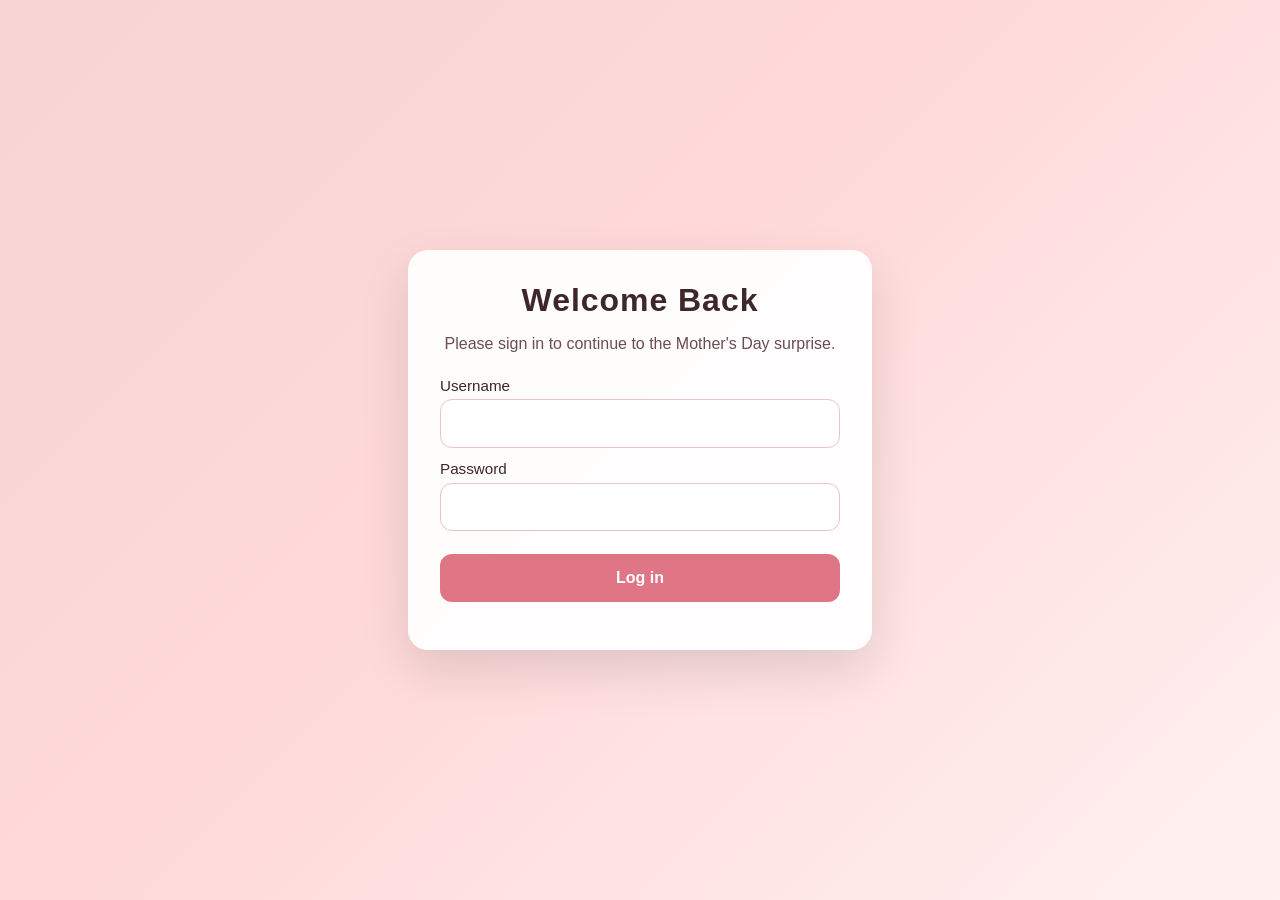
==== commit 7b04ec8a: "favicon" ====
--- a/index.html
+++ b/index.html
@@ -1,9 +1,12 @@
 ﻿<!DOCTYPE html>
 <html lang="en">
+
 <head>
   <meta charset="UTF-8" />
   <meta name="viewport" content="width=device-width, initial-scale=1.0" />
   <title>Happy Mother's Day 🌸</title>
+  <link type="image/png" sizes="16x16" rel="icon" href="pri/favicon.png">
+
   <style>
     body {
       margin: 0;
@@ -15,6 +18,7 @@
       font-family: Arial, Helvetica, sans-serif;
       color: #3d2728;
     }
+
     .login-card {
       width: min(400px, 90%);
       padding: 2rem;
@@ -23,21 +27,25 @@
       background: #ffffffee;
       text-align: center;
     }
+
     .login-card h1 {
       margin: 0 0 1rem;
       font-size: 2rem;
       letter-spacing: 0.03em;
     }
+
     .login-card p {
       margin: 0 0 1.5rem;
       color: #6b4d54;
     }
+
     .login-card label {
       display: block;
       text-align: left;
       margin: 0.75rem 0 0.35rem;
       font-size: 0.95rem;
     }
+
     .login-card input {
       width: 100%;
       padding: 0.9rem 1rem;
@@ -46,6 +54,7 @@
       font-size: 1rem;
       box-sizing: border-box;
     }
+
     .login-card button {
       width: 100%;
       margin-top: 1.4rem;
@@ -58,14 +67,17 @@
       font-weight: 600;
       cursor: pointer;
     }
+
     .login-card button:hover {
       background: #c95d6d;
     }
+
     .error {
       margin-top: 1rem;
       color: #9d2231;
       font-size: 0.95rem;
     }
+
     .note {
       margin-top: 1.25rem;
       font-size: 0.9rem;
@@ -73,6 +85,7 @@
     }
   </style>
 </head>
+
 <body>
   <div class="login-card">
     <h1>Welcome Back</h1>
@@ -146,4 +159,5 @@
     loadCredentials();
   </script>
 </body>
-</html>
+
+</html>
